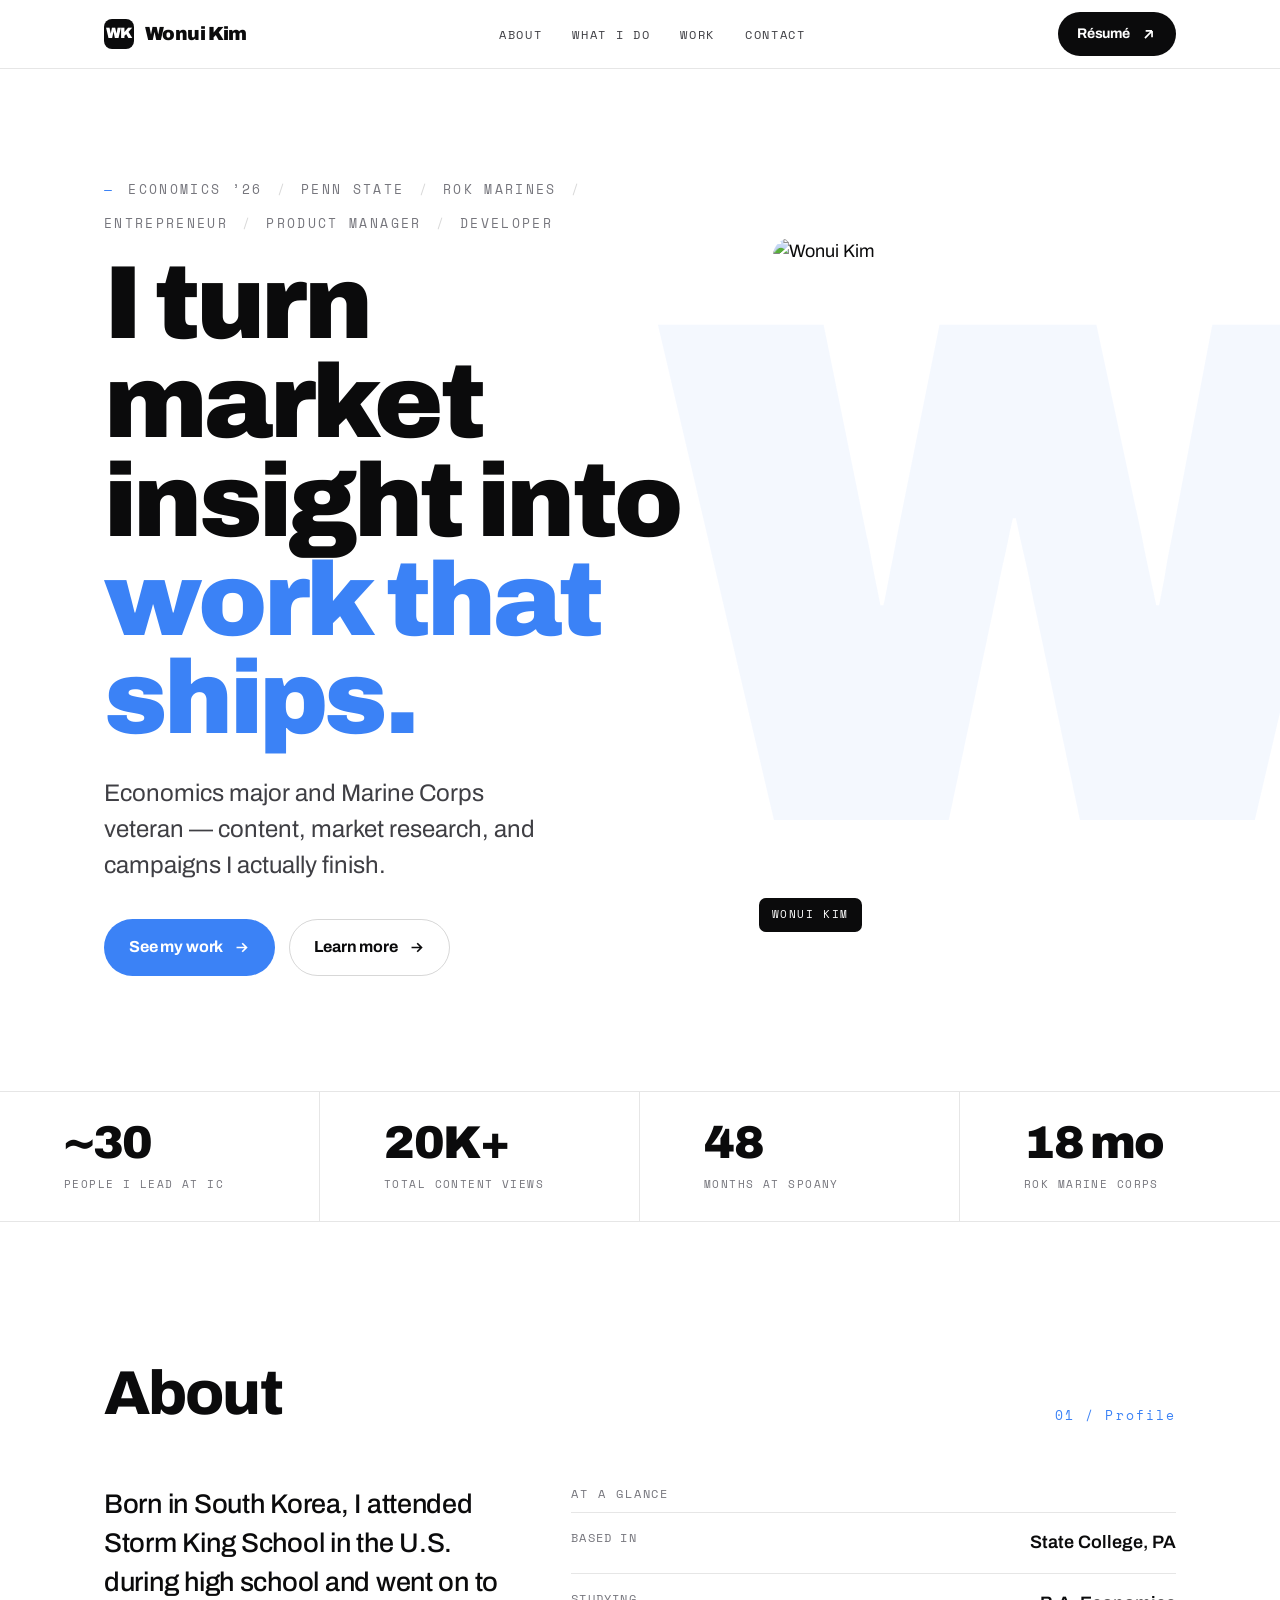
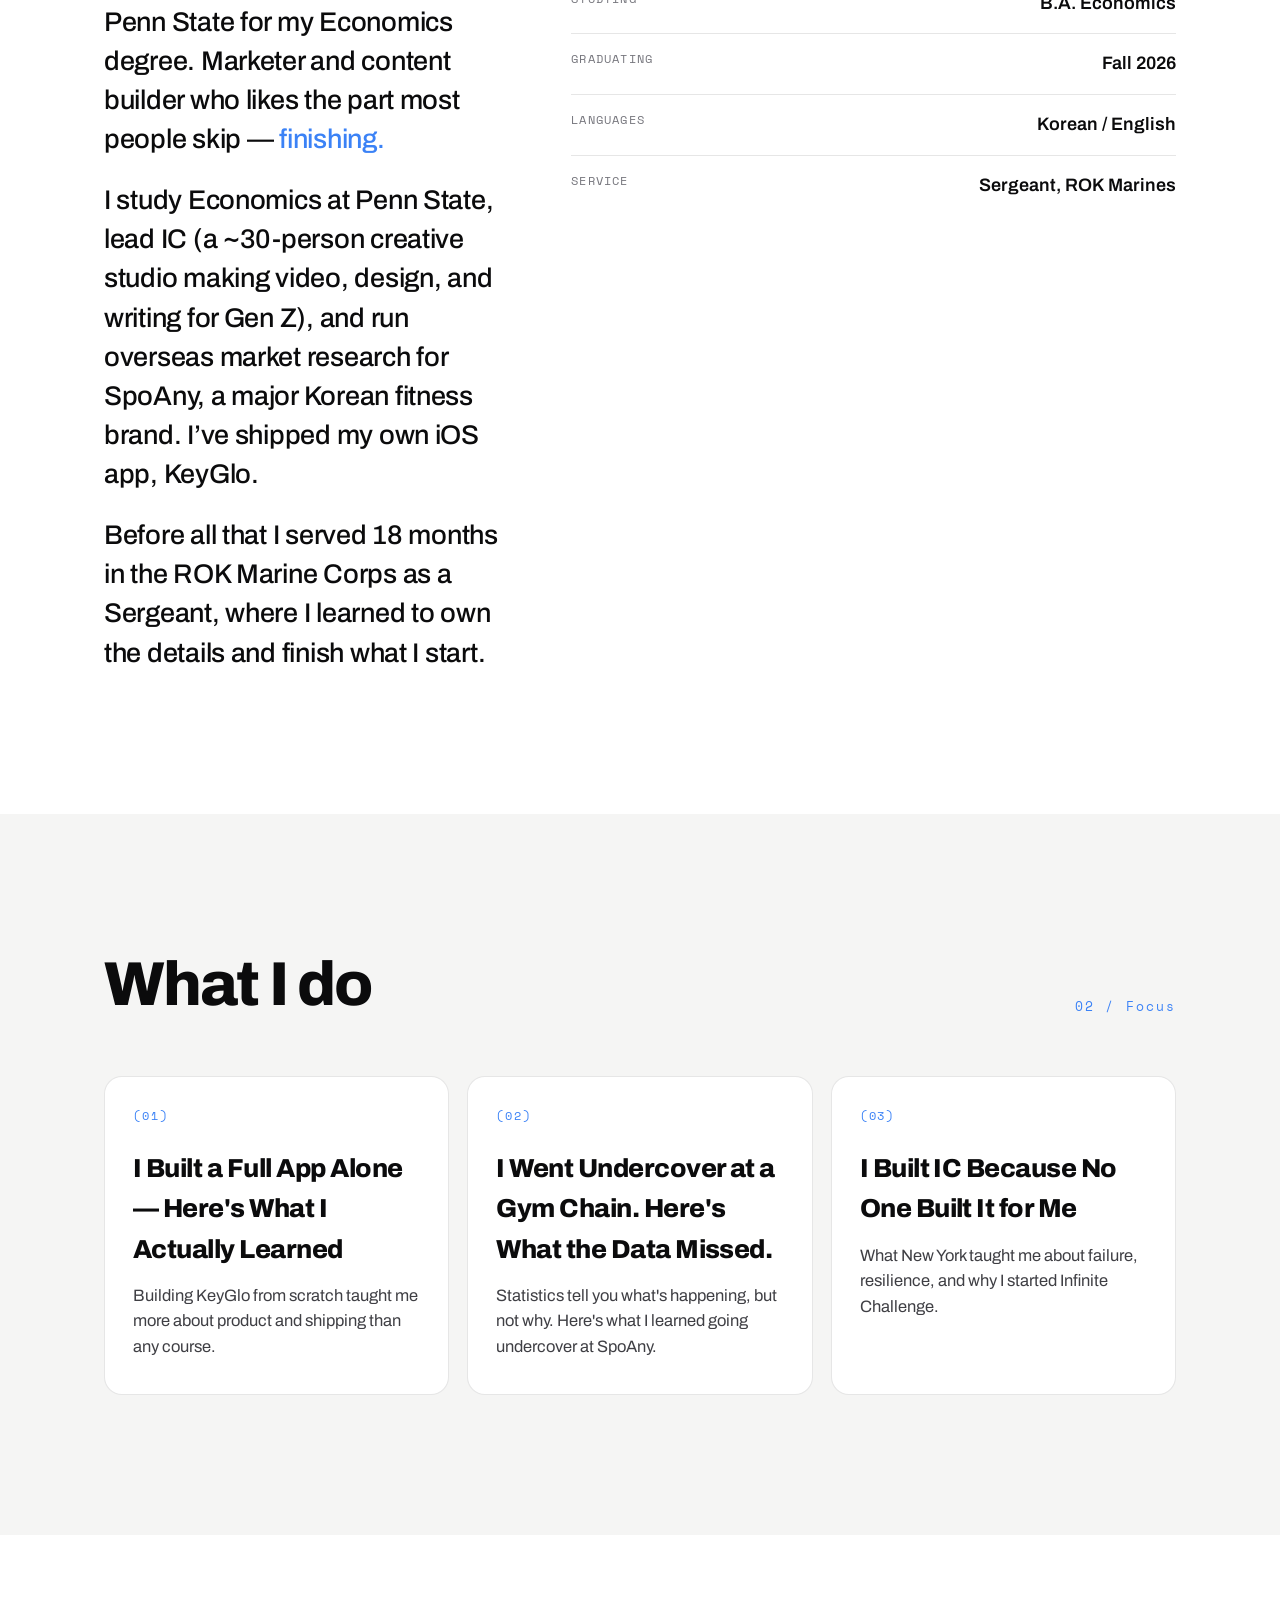
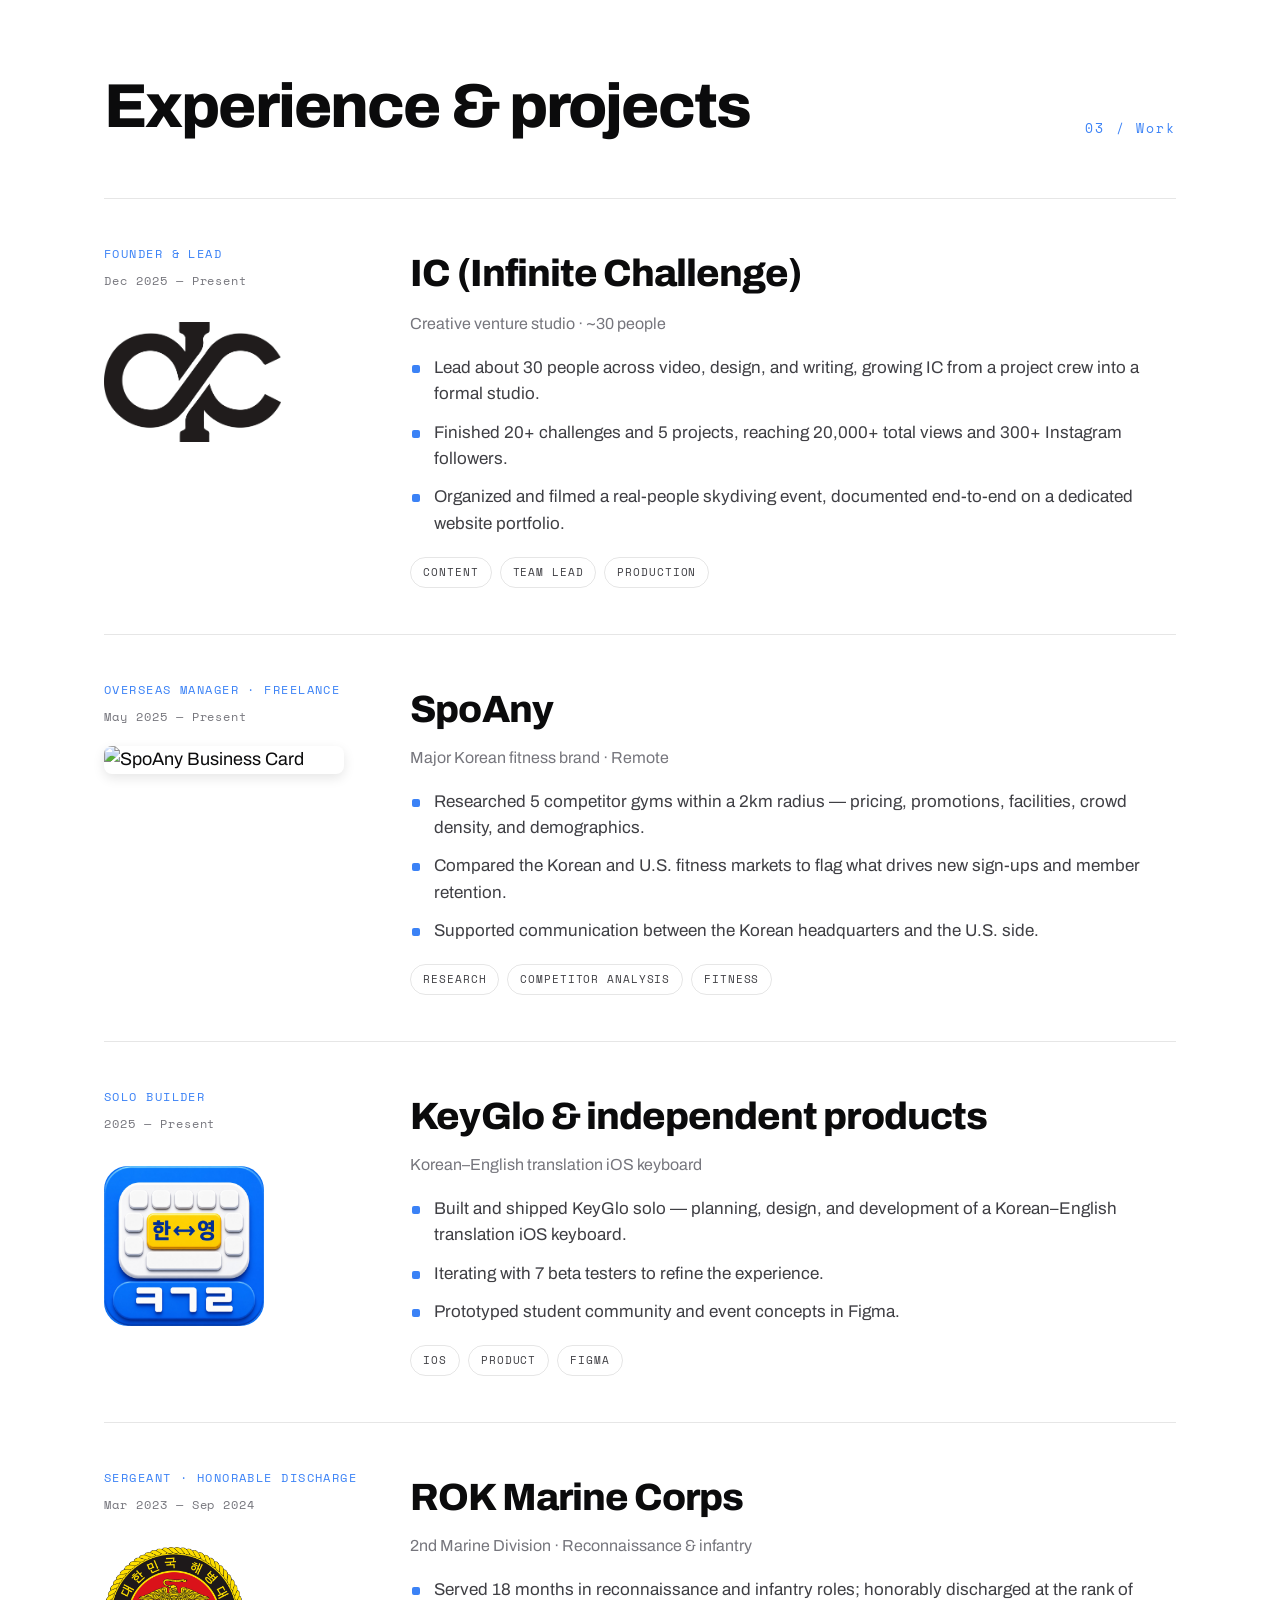
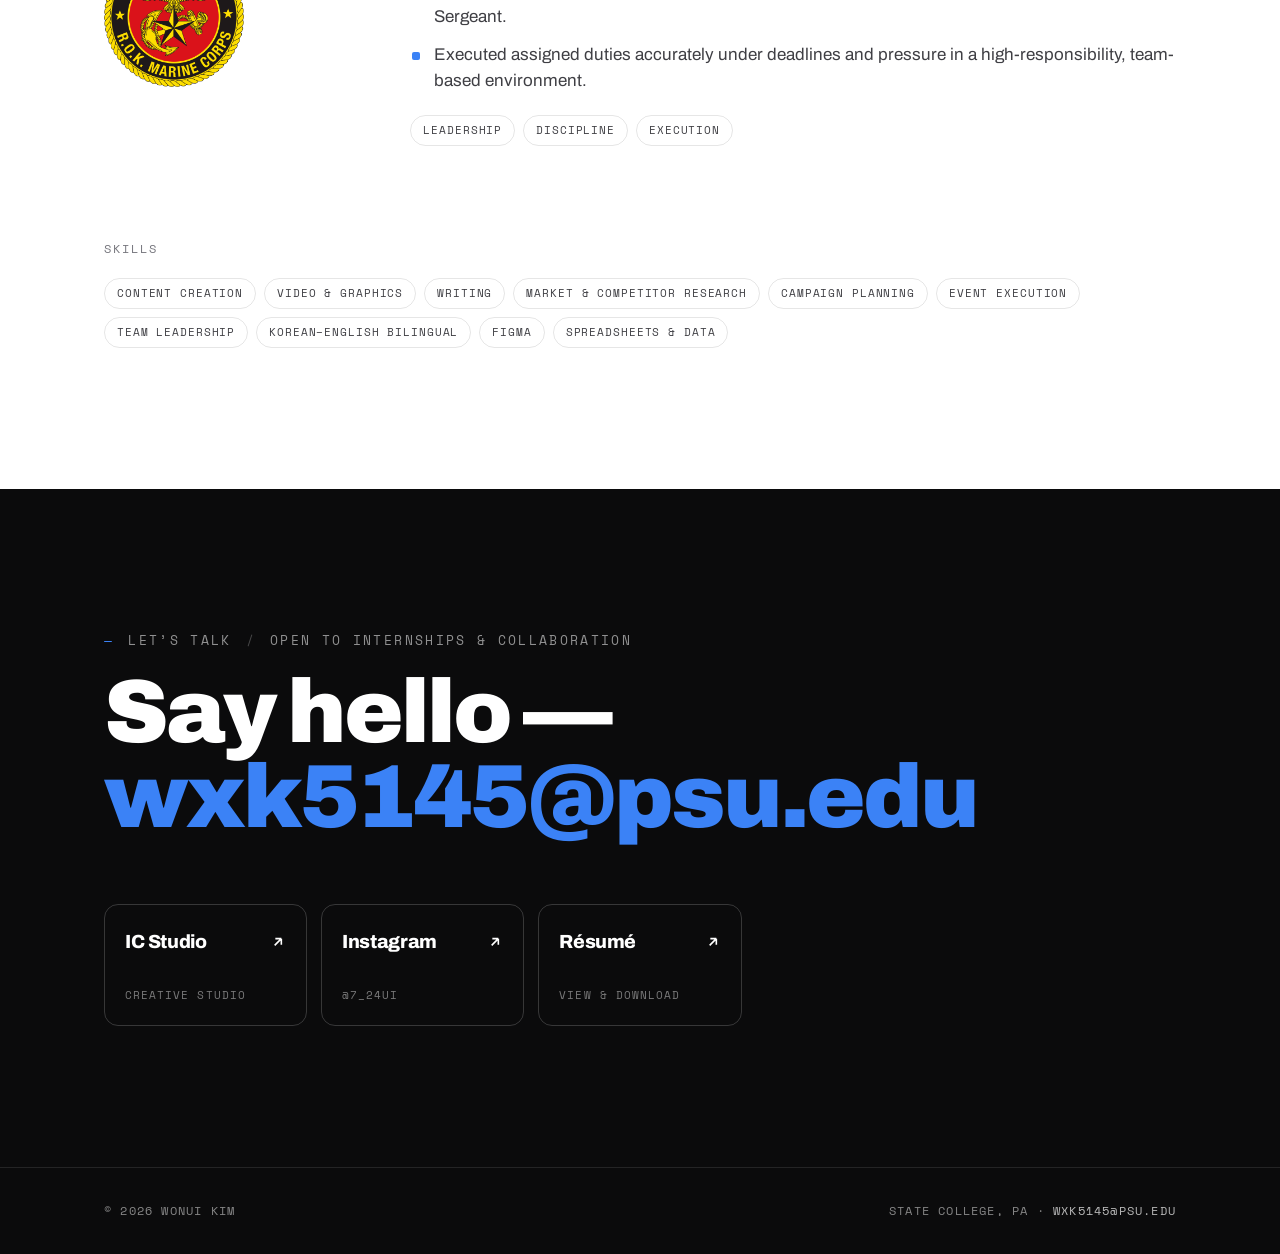
==== index.html @ 1531990b "Initial commit: Wonui Kim portfolio website" ====
<!DOCTYPE html>
<html lang="en">
<head>
<meta charset="UTF-8" />
<meta name="viewport" content="width=device-width, initial-scale=1.0" />
<title>Wonui Kim — Marketer, Content Builder, Marine Corps Veteran</title>
<meta name="description" content="Wonui Kim — Economics major at Penn State and ROK Marine Corps veteran. I turn market insight into content, research, and campaigns that ship." />
<link rel="preconnect" href="https://fonts.googleapis.com" />
<link rel="preconnect" href="https://fonts.gstatic.com" crossorigin />
<link href="https://fonts.googleapis.com/css2?family=Archivo:wght@400;500;600;700;800;900&family=Space+Mono:wght@400;700&display=swap" rel="stylesheet" />
<link rel="stylesheet" href="styles.css" />

<template id="__bundler_thumbnail" data-bg-color="#ffffff">
  <svg viewBox="0 0 1200 800" xmlns="http://www.w3.org/2000/svg">
    <rect width="1200" height="800" fill="#ffffff"/>
    <circle cx="600" cy="200" r="80" fill="#3b82f6" opacity="0.1"/>
    <text x="600" y="420" font-family="Archivo, sans-serif" font-size="72" font-weight="900" text-anchor="middle" fill="#0b0b0c">WK</text>
    <text x="600" y="500" font-family="Archivo, sans-serif" font-size="28" text-anchor="middle" fill="#76767d">Wonui Kim</text>
    <text x="600" y="560" font-family="Archivo, sans-serif" font-size="20" text-anchor="middle" fill="#999999">I turn market insight into work that ships.</text>
  </svg>
</template>
</head>
<body>

<!-- ===================== NAV ===================== -->
<header class="nav">
  <div class="container nav-inner">
    <a class="brand" href="#top">
      <span class="mark">WK</span>
      Wonui Kim
    </a>
    <nav>
      <ul class="nav-links" id="navLinks">
        <li><a href="#about">About</a></li>
        <li><a href="#what">What I Do</a></li>
        <li><a href="#work">Work</a></li>
        <li><a href="#contact">Contact</a></li>
      </ul>
    </nav>
    <div class="nav-cta">
      <!-- PLACEHOLDER: paste your résumé PDF link in href -->
      <a class="btn btn-dark" href="#resumeModal" id="resumeBtn">Résumé
        <svg viewBox="0 0 24 24" fill="none" stroke="currentColor" stroke-width="2.4"><path d="M7 17 17 7M17 7H8M17 7v9"/></svg>
      </a>
      <button class="nav-toggle" id="navToggle" aria-label="Menu"><span></span></button>
    </div>
  </div>
</header>

<!-- ===================== HERO ===================== -->
<section class="hero" id="top">
  <span class="hero-watermark" aria-hidden="true">W</span>
  <div class="container hero-inner">
    <div class="hero-text">
      <p class="eyebrow">
        <span class="dash">—</span> Economics &rsquo;26 <span class="sep">/</span> Penn State <span class="sep">/</span> ROK Marines <span class="sep">/</span> Entrepreneur <span class="sep">/</span> Product Manager <span class="sep">/</span> Developer
      </p>
      <h1 class="display hero-display">I turn market insight into <span class="blue">work that ships.</span></h1>
      <p class="lede hero-sub">Economics major and Marine Corps veteran — content, market research, and campaigns I actually finish.</p>
      <div class="hero-actions">
        <a class="btn btn-primary" href="#work">See my work
          <svg viewBox="0 0 24 24" fill="none" stroke="currentColor" stroke-width="2.4"><path d="M5 12h14M13 6l6 6-6 6"/></svg>
        </a>
        <a class="btn btn-ghost" href="#about">Learn more
          <svg viewBox="0 0 24 24" fill="none" stroke="currentColor" stroke-width="2.4"><path d="M5 12h14M13 6l6 6-6 6"/></svg>
        </a>
      </div>
    </div>
    <div class="hero-photo">
      <img src="wonui-headshot.jpeg" alt="Wonui Kim" style="width: 100%; height: 680px; border-radius: 18px; object-fit: cover;" />
      <span class="photo-tag">Wonui Kim</span>
    </div>
  </div>
</section>

<!-- ===================== STATS ===================== -->
<div class="stats">
  <div class="stat"><div class="num">~30</div><div class="lbl">People I lead at IC</div></div>
  <div class="stat"><div class="num">20K+</div><div class="lbl">Total content views</div></div>
  <div class="stat"><div class="num">48</div><div class="lbl">Months at SpoAny</div></div>
  <div class="stat"><div class="num">18 mo</div><div class="lbl">ROK Marine Corps</div></div>
</div>

<!-- ===================== ABOUT ===================== -->
<section class="section-pad" id="about">
  <div class="container">
    <div class="sec-head">
      <h2 class="h-sec">About</h2>
      <span class="idx">01 / Profile</span>
    </div>
    <div class="about-grid">
      <div class="about-body">
        <p>Born in South Korea, I attended Storm King School in the U.S. during high school and went on to Penn State for my Economics degree. Marketer and content builder who likes the part most people skip — <span class="key">finishing.</span></p>
        <p>I study Economics at Penn State, lead IC (a ~30-person creative studio making video, design, and writing for Gen Z), and run overseas market research for SpoAny, a major Korean fitness brand. I&rsquo;ve shipped my own iOS app, KeyGlo.</p>
        <p>Before all that I served 18 months in the ROK Marine Corps as a Sergeant, where I learned to own the details and finish what I start.</p>
      </div>
      <aside class="about-side">
        <span class="mono-label">At a glance</span>
        <dl>
          <div class="row"><dt>Based in</dt><dd>State College, PA</dd></div>
          <div class="row"><dt>Studying</dt><dd>B.A. Economics</dd></div>
          <div class="row"><dt>Graduating</dt><dd>Fall 2026</dd></div>
          <div class="row"><dt>Languages</dt><dd>Korean / English</dd></div>
          <div class="row"><dt>Service</dt><dd>Sergeant, ROK Marines</dd></div>
        </dl>
      </aside>
    </div>
  </div>
</section>

<!-- ===================== WHAT I DO ===================== -->
<section class="section-pad" id="what" style="background:var(--bg-soft);">
  <div class="container">
    <div class="sec-head">
      <h2 class="h-sec">What I do</h2>
      <span class="idx">02 / Focus</span>
    </div>
    <div class="cards">
      <a href="writing/post1.html" class="card">
        <span class="num">(01)</span>
        <h3>I Built a Full App Alone — Here's What I Actually Learned</h3>
        <p>Building KeyGlo from scratch taught me more about product and shipping than any course.</p>
      </a>
      <a href="writing/post2.html" class="card">
        <span class="num">(02)</span>
        <h3>I Went Undercover at a Gym Chain. Here's What the Data Missed.</h3>
        <p>Statistics tell you what's happening, but not why. Here's what I learned going undercover at SpoAny.</p>
      </a>
      <a href="writing/post4.html" class="card">
        <span class="num">(03)</span>
        <h3>I Built IC Because No One Built It for Me</h3>
        <p>What New York taught me about failure, resilience, and why I started Infinite Challenge.</p>
      </a>
    </div>
  </div>
</section>

<!-- ===================== EXPERIENCE ===================== -->
<section class="section-pad" id="work">
  <div class="container">
    <div class="sec-head">
      <h2 class="h-sec">Experience &amp; projects</h2>
      <span class="idx">03 / Work</span>
    </div>

    <div class="exp-item">
      <div class="exp-meta">
        <div class="role">Founder &amp; Lead</div>
        <div class="date">Dec 2025 — Present</div>
        <img src="ic-logo.png" alt="IC Logo" style="height: 120px; width: auto; margin-top: 32px; opacity: 0.9;" />
      </div>
      <div class="exp-body">
        <div style="display: flex; align-items: center; gap: 16px; margin-bottom: 8px;">
          <h3 style="margin: 0;">IC (Infinite Challenge)</h3>
        </div>
        <p class="org-sub">Creative venture studio · ~30 people</p>
        <ul>
          <li>Lead about 30 people across video, design, and writing, growing IC from a project crew into a formal studio.</li>
          <li>Finished 20+ challenges and 5 projects, reaching 20,000+ total views and 300+ Instagram followers.</li>
          <li>Organized and filmed a real-people skydiving event, documented end-to-end on a dedicated website portfolio.</li>
        </ul>
        <div class="exp-tags"><span class="tag">Content</span><span class="tag">Team Lead</span><span class="tag">Production</span></div>
      </div>
    </div>

    <div class="exp-item">
      <div class="exp-meta">
        <div class="role">Overseas Manager · Freelance</div>
        <div class="date">May 2025 — Present</div>
        <img src="wonui-business-card.jpeg" alt="SpoAny Business Card" style="width: 100%; max-width: 240px; margin-top: 20px; border-radius: 8px; box-shadow: 0 4px 12px rgba(0,0,0,0.1);" />
      </div>
      <div class="exp-body">
        <h3>SpoAny</h3>
        <p class="org-sub">Major Korean fitness brand · Remote</p>
        <ul>
          <li>Researched 5 competitor gyms within a 2km radius — pricing, promotions, facilities, crowd density, and demographics.</li>
          <li>Compared the Korean and U.S. fitness markets to flag what drives new sign-ups and member retention.</li>
          <li>Supported communication between the Korean headquarters and the U.S. side.</li>
        </ul>
        <div class="exp-tags"><span class="tag">Research</span><span class="tag">Competitor Analysis</span><span class="tag">Fitness</span></div>
      </div>
    </div>

    <div class="exp-item">
      <div class="exp-meta">
        <div class="role">Solo Builder</div>
        <div class="date">2025 — Present</div>
        <img src="keyglo-icon.png" alt="KeyGlo Logo" style="height: 160px; width: auto; margin-top: 32px; border-radius: 24px;" />
      </div>
      <div class="exp-body">
        <h3>KeyGlo &amp; independent products</h3>
        <p class="org-sub">Korean–English translation iOS keyboard</p>
        <ul>
          <li>Built and shipped KeyGlo solo — planning, design, and development of a Korean–English translation iOS keyboard.</li>
          <li>Iterating with 7 beta testers to refine the experience.</li>
          <li>Prototyped student community and event concepts in Figma.</li>
        </ul>
        <div class="exp-tags"><span class="tag">iOS</span><span class="tag">Product</span><span class="tag">Figma</span></div>
      </div>
    </div>

    <div class="exp-item">
      <div class="exp-meta">
        <div class="role">Sergeant · Honorable Discharge</div>
        <div class="date">Mar 2023 — Sep 2024</div>
        <img src="rok-marine-corps-seal.png" alt="ROK Marine Corps Seal" style="height: 140px; width: auto; margin-top: 32px;" />
      </div>
      <div class="exp-body">
        <h3>ROK Marine Corps</h3>
        <p class="org-sub">2nd Marine Division · Reconnaissance &amp; infantry</p>
        <ul>
          <li>Served 18 months in reconnaissance and infantry roles; honorably discharged at the rank of Sergeant.</li>
          <li>Executed assigned duties accurately under deadlines and pressure in a high-responsibility, team-based environment.</li>
        </ul>
        <div class="exp-tags"><span class="tag">Leadership</span><span class="tag">Discipline</span><span class="tag">Execution</span></div>
      </div>
    </div>

    <!-- Skills strip -->
    <div style="margin-top:48px;">
      <span class="mono-label" style="display:block;margin-bottom:16px;">Skills</span>
      <div class="exp-tags">
        <span class="tag">Content creation</span>
        <span class="tag">Video &amp; graphics</span>
        <span class="tag">Writing</span>
        <span class="tag">Market &amp; competitor research</span>
        <span class="tag">Campaign planning</span>
        <span class="tag">Event execution</span>
        <span class="tag">Team leadership</span>
        <span class="tag">Korean–English bilingual</span>
        <span class="tag">Figma</span>
        <span class="tag">Spreadsheets &amp; data</span>
      </div>
    </div>
  </div>
</section>

<!-- ===================== CONTACT ===================== -->
<section class="contact section-pad" id="contact">
  <div class="container">
    <p class="eyebrow"><span class="dash" style="color:var(--blue)">—</span> Let&rsquo;s talk <span class="sep">/</span> Open to internships &amp; collaboration</p>
    <h2 class="display contact-display">Say hello —<br /><a href="mailto:wxk5145@psu.edu">wxk5145@psu.edu</a></h2>

    <!-- PLACEHOLDERS: paste each real URL into the href. Labels stay as-is. -->
    <div class="links-grid">
      <a class="link-btn" href="https://ic-website-ecru.vercel.app/#join" target="_blank" rel="noopener">
        <span class="lb-name">IC Studio
          <svg viewBox="0 0 24 24" width="16" height="16" fill="none" stroke="currentColor" stroke-width="2.4"><path d="M7 17 17 7M17 7H8M17 7v9"/></svg>
        </span>
        <span class="lb-hint">Creative studio</span>
      </a>
      <a class="link-btn" href="https://www.instagram.com/7_24ui/" target="_blank" rel="noopener">
        <span class="lb-name">Instagram
          <svg viewBox="0 0 24 24" width="16" height="16" fill="none" stroke="currentColor" stroke-width="2.4"><path d="M7 17 17 7M17 7H8M17 7v9"/></svg>
        </span>
        <span class="lb-hint">@7_24ui</span>
      </a>
      <a class="link-btn" href="#resumeModal" id="resumeContactBtn">
        <span class="lb-name">Résumé
          <svg viewBox="0 0 24 24" width="16" height="16" fill="none" stroke="currentColor" stroke-width="2.4"><path d="M7 17 17 7M17 7H8M17 7v9"/></svg>
        </span>
        <span class="lb-hint">View & Download</span>
      </a>
    </div>
  </div>
</section>

<!-- ===================== FOOTER ===================== -->
<footer class="footer">
  <div class="container footer-inner">
    <span>© 2026 Wonui Kim</span>
    <span>State College, PA · <a href="mailto:wxk5145@psu.edu">wxk5145@psu.edu</a></span>
  </div>
</footer>

<!-- ===================== RESUME MODAL ===================== -->
<div class="resume-modal" id="resumeModal">
  <div class="modal-overlay" id="modalOverlay"></div>
  <div class="modal-content">
    <div class="modal-header">
      <h3>Résumé</h3>
      <div style="display: flex; gap: 12px; align-items: center;">
        <a href="Wonui_Kim_Resume.pdf" download="Wonui_Kim_Resume.pdf" class="btn btn-primary" style="margin: 0; padding: 10px 16px; font-size: 14px;">
          Download
          <svg viewBox="0 0 24 24" width="14" height="14" fill="none" stroke="currentColor" stroke-width="2.4"><path d="M21 15v4a2 2 0 0 1-2 2H5a2 2 0 0 1-2-2v-4M7 10l5 5 5-5M12 15V3"/></svg>
        </a>
        <button class="modal-close" id="modalClose" aria-label="Close">
          <svg viewBox="0 0 24 24" fill="none" stroke="currentColor" stroke-width="2.4"><path d="M18 6L6 18M6 6l12 12"/></svg>
        </button>
      </div>
    </div>
    <div class="modal-body">
      <iframe src="Wonui_Kim_Resume.pdf" title="Wonui Kim Resume"></iframe>
    </div>
  </div>
</div>

<script src="image-slot.js"></script>
<script>
  // mobile nav toggle
  const toggle = document.getElementById('navToggle');
  const links = document.getElementById('navLinks');
  toggle.addEventListener('click', () => links.classList.toggle('open'));
  links.querySelectorAll('a').forEach(a => a.addEventListener('click', () => links.classList.remove('open')));

  // resume modal - both nav and contact buttons
  const resumeBtn = document.getElementById('resumeBtn');
  const resumeContactBtn = document.getElementById('resumeContactBtn');
  const resumeModal = document.getElementById('resumeModal');
  const modalClose = document.getElementById('modalClose');
  const modalOverlay = document.getElementById('modalOverlay');

  const openModal = (e) => {
    e.preventDefault();
    resumeModal.classList.add('open');
    document.body.style.overflow = 'hidden';
  };

  resumeBtn.addEventListener('click', openModal);
  if (resumeContactBtn) resumeContactBtn.addEventListener('click', openModal);

  const closeModal = () => {
    resumeModal.classList.remove('open');
    document.body.style.overflow = '';
  };

  modalClose.addEventListener('click', closeModal);
  modalOverlay.addEventListener('click', closeModal);

  // ESC key to close
  document.addEventListener('keydown', (e) => {
    if (e.key === 'Escape' && resumeModal.classList.contains('open')) {
      closeModal();
    }
  });
</script>
</body>
</html>
---- styles.css ----
/* ===========================================================
   Wonui Kim — personal profile site
   Light-theme grotesque/editorial system (inverted IC)
   =========================================================== */

:root {
  --bg:        #ffffff;
  --bg-soft:   #f5f5f4;
  --bg-ink:    #0b0b0c;
  --ink:       #0b0b0c;
  --ink-2:     #3f3f44;
  --muted:     #76767d;
  --line:      rgba(11, 11, 12, 0.10);
  --line-2:    rgba(11, 11, 12, 0.16);
  --blue:      #3b82f6;
  --blue-700:  #2563eb;
  --blue-50:   #eef4ff;

  --maxw: 1200px;
  --pad: clamp(20px, 5vw, 64px);

  --font-display: 'Archivo', system-ui, sans-serif;
  --font-mono: 'Space Mono', ui-monospace, monospace;
  --font-body: 'Archivo', system-ui, sans-serif;
}

* { box-sizing: border-box; }

html { scroll-behavior: smooth; }
@media (prefers-reduced-motion: reduce) { html { scroll-behavior: auto; } }

body {
  margin: 0;
  background: var(--bg);
  color: var(--ink);
  font-family: var(--font-body);
  font-size: 18px;
  line-height: 1.55;
  -webkit-font-smoothing: antialiased;
  text-rendering: optimizeLegibility;
}

a { color: inherit; }

img { max-width: 100%; display: block; }

::selection { background: var(--blue); color: #fff; }

/* ---------- layout helpers ---------- */
.container {
  width: 100%;
  max-width: var(--maxw);
  margin-inline: auto;
  padding-inline: var(--pad);
}

section { position: relative; }

.section-pad { padding-block: clamp(72px, 11vw, 150px); }

.hr { height: 1px; background: var(--line); border: 0; margin: 0; }

/* ---------- type ---------- */
.eyebrow {
  font-family: var(--font-mono);
  font-size: 13px;
  letter-spacing: 0.18em;
  text-transform: uppercase;
  color: var(--muted);
  display: flex;
  align-items: center;
  gap: 14px;
  flex-wrap: wrap;
  margin: 0;
}
.eyebrow .dash { color: var(--blue); }
.eyebrow .sep { color: var(--line-2); }

.display {
  font-family: var(--font-display);
  font-weight: 900;
  letter-spacing: -0.035em;
  line-height: 0.95;
  margin: 0;
}

h2.h-sec {
  font-family: var(--font-display);
  font-weight: 800;
  letter-spacing: -0.03em;
  line-height: 1.0;
  font-size: clamp(34px, 5.4vw, 62px);
  margin: 0;
}

h3 {
  font-family: var(--font-display);
  font-weight: 800;
  letter-spacing: -0.02em;
  margin: 0;
}

.lede {
  font-size: clamp(19px, 2.1vw, 24px);
  line-height: 1.5;
  color: var(--ink-2);
  font-weight: 400;
}

.blue { color: var(--blue); }
.muted { color: var(--muted); }

.mono-label {
  font-family: var(--font-mono);
  font-size: 12px;
  letter-spacing: 0.16em;
  text-transform: uppercase;
  color: var(--muted);
}

/* ---------- buttons ---------- */
.btn {
  display: inline-flex;
  align-items: center;
  gap: 10px;
  font-family: var(--font-display);
  font-weight: 700;
  font-size: 16px;
  letter-spacing: -0.01em;
  padding: 15px 24px;
  border-radius: 999px;
  border: 1.5px solid transparent;
  cursor: pointer;
  text-decoration: none;
  transition: transform .18s ease, background .18s ease, color .18s ease, border-color .18s ease;
  white-space: nowrap;
}
.btn svg { width: 17px; height: 17px; }
.btn-primary { background: var(--blue); color: #fff; }
.btn-primary:hover { background: var(--blue-700); transform: translateY(-2px); }
.btn-ghost { background: transparent; color: var(--ink); border-color: var(--line-2); }
.btn-ghost:hover { border-color: var(--ink); transform: translateY(-2px); }
.btn-dark { background: var(--ink); color: #fff; }
.btn-dark:hover { background: #000; transform: translateY(-2px); }

/* ---------- nav ---------- */
.nav {
  position: sticky;
  top: 0;
  z-index: 50;
  background: rgba(255,255,255,0.82);
  backdrop-filter: saturate(180%) blur(14px);
  -webkit-backdrop-filter: saturate(180%) blur(14px);
  border-bottom: 1px solid var(--line);
}
.nav-inner {
  height: 68px;
  display: flex;
  align-items: center;
  justify-content: space-between;
  gap: 24px;
}
.brand {
  display: flex;
  align-items: center;
  gap: 11px;
  text-decoration: none;
  font-family: var(--font-display);
  font-weight: 900;
  letter-spacing: -0.03em;
  font-size: 19px;
  color: var(--ink);
}
.brand .mark {
  width: 30px; height: 30px;
  background: var(--ink);
  color: #fff;
  border-radius: 8px;
  display: grid; place-items: center;
  font-size: 15px; font-weight: 900;
  letter-spacing: -0.04em;
}
.nav-links {
  display: flex;
  align-items: center;
  gap: 30px;
  list-style: none;
  margin: 0; padding: 0;
}
.nav-links a {
  font-family: var(--font-mono);
  font-size: 12px;
  letter-spacing: 0.14em;
  text-transform: uppercase;
  text-decoration: none;
  color: var(--ink-2);
  transition: color .15s ease;
}
.nav-links a:hover { color: var(--blue); }
.nav-cta { display: flex; align-items: center; gap: 12px; }
.nav-cta .btn { padding: 10px 18px; font-size: 14px; }

.nav-toggle {
  display: none;
  background: none; border: 0; cursor: pointer;
  width: 40px; height: 40px;
  align-items: center; justify-content: center;
}
.nav-toggle span,
.nav-toggle span::before,
.nav-toggle span::after {
  content: ''; display: block;
  width: 22px; height: 2px; background: var(--ink);
  transition: .2s ease;
}
.nav-toggle span::before { transform: translateY(-7px); }
.nav-toggle span::after { transform: translateY(5px); }

@media (max-width: 860px) {
  .nav-links, .nav-cta .btn { display: none; }
  .nav-toggle { display: flex; }
  .nav-links.open {
    display: flex;
    position: absolute;
    top: 68px; left: 0; right: 0;
    flex-direction: column;
    align-items: flex-start;
    gap: 4px;
    background: #fff;
    border-bottom: 1px solid var(--line);
    padding: 14px var(--pad) 22px;
  }
  .nav-links.open a { font-size: 14px; padding: 10px 0; width: 100%; }
}

/* ---------- hero ---------- */
.hero { position: relative; overflow: hidden; }
.hero-watermark {
  position: absolute;
  font-family: var(--font-display);
  font-weight: 900;
  color: var(--blue);
  opacity: 0.05;
  font-size: 80vh;
  line-height: 1;
  letter-spacing: -0.06em;
  right: -4vw;
  top: 50%;
  transform: translateY(-50%);
  pointer-events: none;
  user-select: none;
  z-index: 0;
}
.hero-inner {
  position: relative;
  z-index: 1;
  padding-block: clamp(54px, 9vw, 110px) clamp(64px, 9vw, 120px);
  display: grid;
  grid-template-columns: 1.35fr 0.9fr;
  gap: clamp(32px, 5vw, 72px);
  align-items: center;
}
.hero-display {
  font-size: clamp(44px, 8.2vw, 104px);
  margin-top: 22px;
}
.hero-sub {
  margin-top: 26px;
  max-width: 33ch;
}
.hero-actions {
  margin-top: 36px;
  display: flex;
  gap: 14px;
  flex-wrap: wrap;
}
.hero-photo {
  position: relative;
  justify-self: end;
  width: 100%;
  max-width: 520px;
}
.hero-photo image-slot {
  width: 100%;
  aspect-ratio: 4 / 5;
  border: 1px solid var(--line-2);
}
.hero-photo .photo-tag {
  position: absolute;
  bottom: -14px; left: -14px;
  background: var(--ink);
  color: #fff;
  font-family: var(--font-mono);
  font-size: 11px;
  letter-spacing: 0.14em;
  text-transform: uppercase;
  padding: 8px 13px;
  border-radius: 7px;
}

@media (max-width: 880px) {
  .hero-inner { grid-template-columns: 1fr; gap: 40px; }
  .hero-photo { justify-self: start; max-width: 300px; order: -1; }
  .hero-watermark { font-size: 52vh; opacity: 0.045; }
}

/* ---------- stat strip ---------- */
.stats {
  display: grid;
  grid-template-columns: repeat(4, 1fr);
  border-top: 1px solid var(--line);
  border-bottom: 1px solid var(--line);
}
.stat {
  padding: 28px var(--pad);
  border-right: 1px solid var(--line);
}
.stat:last-child { border-right: 0; }
.stat .num {
  font-family: var(--font-display);
  font-weight: 900;
  letter-spacing: -0.03em;
  font-size: clamp(30px, 4vw, 46px);
  line-height: 1;
}
.stat .lbl {
  font-family: var(--font-mono);
  font-size: 11px;
  letter-spacing: 0.13em;
  text-transform: uppercase;
  color: var(--muted);
  margin-top: 10px;
}
@media (max-width: 720px) {
  .stats { grid-template-columns: repeat(2, 1fr); }
  .stat:nth-child(2) { border-right: 0; }
  .stat:nth-child(1), .stat:nth-child(2) { border-bottom: 1px solid var(--line); }
}

/* ---------- generic section header ---------- */
.sec-head {
  display: flex;
  align-items: flex-end;
  justify-content: space-between;
  gap: 24px;
  flex-wrap: wrap;
  margin-bottom: clamp(36px, 5vw, 60px);
}
.sec-head .idx {
  font-family: var(--font-mono);
  font-size: 13px;
  letter-spacing: 0.16em;
  color: var(--blue);
}

/* ---------- about ---------- */
.about-grid {
  display: grid;
  grid-template-columns: 0.8fr 1.2fr;
  gap: clamp(28px, 5vw, 64px);
}
.about-body p {
  font-size: clamp(20px, 2.3vw, 27px);
  line-height: 1.45;
  font-weight: 500;
  letter-spacing: -0.01em;
  margin: 0 0 22px;
}
.about-body p:last-child { margin-bottom: 0; }
.about-body .key { color: var(--blue); }
.about-side .mono-label { display: block; margin-bottom: 8px; }
.about-side dl { margin: 0; }
.about-side .row {
  padding: 16px 0;
  border-top: 1px solid var(--line);
  display: flex;
  justify-content: space-between;
  gap: 16px;
}
.about-side .row dt {
  font-family: var(--font-mono);
  font-size: 12px;
  letter-spacing: 0.1em;
  text-transform: uppercase;
  color: var(--muted);
}
.about-side .row dd {
  margin: 0;
  font-weight: 600;
  text-align: right;
}
@media (max-width: 760px) { .about-grid { grid-template-columns: 1fr; } }

/* ---------- what I do ---------- */
.cards {
  display: grid;
  grid-template-columns: repeat(3, 1fr);
  gap: 18px;
}
.card {
  border: 1px solid var(--line);
  border-radius: 18px;
  padding: 30px 28px 34px;
  background: var(--bg);
  transition: border-color .2s ease, transform .2s ease;
  text-decoration: none;
  color: inherit;
  display: flex;
  flex-direction: column;
}
.card:hover { border-color: var(--line-2); transform: translateY(-4px); }
.card .num {
  font-family: var(--font-mono);
  font-size: 12px;
  letter-spacing: 0.16em;
  color: var(--blue);
}
.card h3 { font-size: 26px; margin: 22px 0 14px; }
.card p { margin: 0; color: var(--ink-2); font-size: 16.5px; }
@media (max-width: 820px) { .cards { grid-template-columns: 1fr; } }

/* ---------- experience ---------- */
.exp-item {
  display: grid;
  grid-template-columns: 0.5fr 1.5fr;
  gap: clamp(20px, 4vw, 56px);
  padding: clamp(30px, 4vw, 46px) 0;
  border-top: 1px solid var(--line);
}
.exp-item:last-child { border-bottom: 1px solid var(--line); }
.exp-meta .role {
  font-family: var(--font-mono);
  font-size: 12px;
  letter-spacing: 0.12em;
  text-transform: uppercase;
  color: var(--blue);
}
.exp-meta .date {
  font-family: var(--font-mono);
  font-size: 12px;
  letter-spacing: 0.08em;
  color: var(--muted);
  margin-top: 8px;
}
.exp-body h3 {
  font-size: clamp(26px, 3.4vw, 38px);
  letter-spacing: -0.025em;
}
.exp-body .org-sub { color: var(--muted); margin: 6px 0 18px; font-size: 16px; }
.exp-body ul {
  margin: 0; padding: 0; list-style: none;
  display: flex; flex-direction: column; gap: 12px;
}
.exp-body li {
  position: relative;
  padding-left: 24px;
  color: var(--ink-2);
  font-size: 17px;
}
.exp-body li::before {
  content: '';
  position: absolute;
  left: 2px; top: 10px;
  width: 8px; height: 8px;
  background: var(--blue);
  border-radius: 2px;
}
.exp-tags { display: flex; flex-wrap: wrap; gap: 8px; margin-top: 20px; }
.tag {
  font-family: var(--font-mono);
  font-size: 11px;
  letter-spacing: 0.08em;
  text-transform: uppercase;
  color: var(--ink-2);
  border: 1px solid var(--line);
  border-radius: 999px;
  padding: 6px 12px;
}
@media (max-width: 760px) {
  .exp-item { grid-template-columns: 1fr; gap: 16px; }
}

/* ---------- writing index ---------- */
.posts { display: grid; grid-template-columns: repeat(3, 1fr); gap: 20px; }
.post-card {
  display: flex;
  flex-direction: column;
  border: 1px solid var(--line);
  border-radius: 18px;
  overflow: hidden;
  text-decoration: none;
  color: inherit;
  background: var(--bg);
  transition: border-color .2s ease, transform .2s ease;
}
.post-card:hover { border-color: var(--line-2); transform: translateY(-4px); }
.post-card .thumb {
  aspect-ratio: 16 / 10;
  background: var(--bg-soft);
  border-bottom: 1px solid var(--line);
  position: relative;
  display: grid;
  place-items: center;
  overflow: hidden;
}
.post-card .thumb .big {
  font-family: var(--font-display);
  font-weight: 900;
  letter-spacing: -0.04em;
  color: var(--blue);
  font-size: 64px;
  line-height: 1;
}
.post-card .pc-body { padding: 24px 24px 28px; display: flex; flex-direction: column; gap: 12px; flex: 1; }
.post-card .pc-meta {
  font-family: var(--font-mono);
  font-size: 11px;
  letter-spacing: 0.12em;
  text-transform: uppercase;
  color: var(--muted);
}
.post-card h3 { font-size: 22px; letter-spacing: -0.02em; line-height: 1.12; }
.post-card p { margin: 0; color: var(--ink-2); font-size: 15.5px; flex: 1; }
.post-card .read {
  font-family: var(--font-mono);
  font-size: 12px;
  letter-spacing: 0.1em;
  text-transform: uppercase;
  color: var(--blue);
  display: inline-flex;
  align-items: center;
  gap: 7px;
}
@media (max-width: 860px) { .posts { grid-template-columns: 1fr; } }

/* ---------- contact ---------- */
.contact { background: var(--bg-ink); color: #fff; }
.contact ::selection { background: #fff; color: var(--bg-ink); }
.contact .eyebrow { color: rgba(255,255,255,0.55); }
.contact .eyebrow .sep { color: rgba(255,255,255,0.25); }
.contact-display {
  font-size: clamp(32px, 7vw, 92px);
  margin: 20px 0 0;
  overflow-wrap: anywhere;
}
.contact-display a { color: var(--blue); text-decoration: none; overflow-wrap: anywhere; }
.contact-display a:hover { text-decoration: underline; text-underline-offset: 8px; }
.links-grid {
  margin-top: clamp(40px, 6vw, 64px);
  display: grid;
  grid-template-columns: repeat(5, 1fr);
  gap: 14px;
}
.link-btn {
  border: 1px solid rgba(255,255,255,0.18);
  border-radius: 14px;
  padding: 22px 20px;
  text-decoration: none;
  color: #fff;
  display: flex;
  flex-direction: column;
  gap: 30px;
  transition: background .2s ease, border-color .2s ease, transform .2s ease;
}
.link-btn:hover { background: rgba(255,255,255,0.06); border-color: rgba(255,255,255,0.4); transform: translateY(-3px); }
.link-btn .lb-name {
  font-family: var(--font-display);
  font-weight: 800;
  font-size: 19px;
  letter-spacing: -0.02em;
  display: flex;
  align-items: center;
  justify-content: space-between;
}
.link-btn .lb-hint {
  font-family: var(--font-mono);
  font-size: 10.5px;
  letter-spacing: 0.1em;
  text-transform: uppercase;
  color: rgba(255,255,255,0.45);
}
@media (max-width: 900px) { .links-grid { grid-template-columns: repeat(2, 1fr); } }
@media (max-width: 460px) { .links-grid { grid-template-columns: 1fr; } }

/* ---------- footer ---------- */
.footer {
  background: var(--bg-ink);
  color: rgba(255,255,255,0.5);
  border-top: 1px solid rgba(255,255,255,0.1);
}
.footer-inner {
  padding-block: 34px;
  display: flex;
  justify-content: space-between;
  align-items: center;
  gap: 16px;
  flex-wrap: wrap;
  font-family: var(--font-mono);
  font-size: 12px;
  letter-spacing: 0.1em;
  text-transform: uppercase;
}
.footer-inner a { color: rgba(255,255,255,0.7); text-decoration: none; }
.footer-inner a:hover { color: #fff; }

/* ===========================================================
   RESUME MODAL
   =========================================================== */
.resume-modal {
  display: none;
  position: fixed;
  top: 0; left: 0; right: 0; bottom: 0;
  background: rgba(11, 11, 12, 0.5);
  backdrop-filter: blur(4px);
  -webkit-backdrop-filter: blur(4px);
  z-index: 100;
  opacity: 0;
  transition: opacity .2s ease;
}
.resume-modal.open {
  display: flex;
  opacity: 1;
}
.resume-modal.open .modal-content {
  animation: slideIn .3s cubic-bezier(0.34, 1.56, 0.64, 1);
}
@keyframes slideIn {
  from { transform: translateY(40px); opacity: 0; }
  to { transform: translateY(0); opacity: 1; }
}
.modal-overlay { position: absolute; inset: 0; cursor: pointer; }
.modal-content {
  position: relative;
  width: 90%;
  max-width: 900px;
  height: 85vh;
  background: #fff;
  border-radius: 20px;
  display: flex;
  flex-direction: column;
  margin: auto;
  box-shadow: 0 25px 50px rgba(0,0,0,0.2);
}
.modal-header {
  display: flex;
  justify-content: space-between;
  align-items: center;
  padding: 24px 32px;
  border-bottom: 1px solid var(--line);
}
.modal-header h3 {
  font-family: var(--font-display);
  font-weight: 800;
  font-size: 24px;
  margin: 0;
}
.modal-close {
  background: none;
  border: 0;
  cursor: pointer;
  padding: 8px;
  display: flex;
  align-items: center;
  justify-content: center;
  color: var(--muted);
  transition: color .15s ease;
}
.modal-close:hover { color: var(--ink); }
.modal-close svg { width: 24px; height: 24px; }
.modal-body {
  flex: 1;
  overflow-y: auto;
  padding: 24px 32px;
}
.modal-body iframe {
  width: 100%;
  height: 100%;
  border: 0;
  border-radius: 12px;
}
@media (max-width: 768px) {
  .modal-content { width: 95%; height: 90vh; }
  .modal-header { padding: 16px 20px; }
  .modal-body { padding: 16px 20px; }
}

/* ===========================================================
   ARTICLE PAGES
   =========================================================== */
.article { padding-block: clamp(40px, 6vw, 72px) clamp(60px, 9vw, 110px); }
.article-wrap { max-width: 760px; margin-inline: auto; }
.back-link {
  font-family: var(--font-mono);
  font-size: 12px;
  letter-spacing: 0.12em;
  text-transform: uppercase;
  color: var(--muted);
  text-decoration: none;
  display: inline-flex;
  align-items: center;
  gap: 8px;
  margin-bottom: 34px;
}
.back-link:hover { color: var(--blue); }
.article h1 {
  font-family: var(--font-display);
  font-weight: 900;
  letter-spacing: -0.035em;
  line-height: 1.0;
  font-size: clamp(36px, 6vw, 64px);
  margin: 14px 0 0;
}
.article .a-meta {
  font-family: var(--font-mono);
  font-size: 12px;
  letter-spacing: 0.12em;
  text-transform: uppercase;
  color: var(--muted);
  display: flex; gap: 14px; flex-wrap: wrap;
}
.article .a-meta .sep { color: var(--line-2); }
.article .a-lede {
  font-size: clamp(20px, 2.4vw, 26px);
  line-height: 1.45;
  font-weight: 600;
  letter-spacing: -0.015em;
  margin: 30px 0 0;
  padding: 24px 0 0;
  border-top: 1px solid var(--line);
}
.article .a-lede .blue { color: var(--blue); }
.article-body { margin-top: 36px; }
.article-body h2 {
  font-family: var(--font-display);
  font-weight: 800;
  letter-spacing: -0.025em;
  font-size: clamp(24px, 3.2vw, 32px);
  margin: 44px 0 14px;
}
.article-body p { margin: 0 0 20px; color: var(--ink-2); }
.article-body p strong { color: var(--ink); font-weight: 700; }
.article-body a {
  color: var(--blue);
  text-decoration: underline;
  text-underline-offset: 3px;
  text-decoration-thickness: 1.5px;
}
.article-body a:hover { color: var(--blue-700); }

/* article figure / stat graphic */
figure.stat-fig {
  margin: 34px 0;
  border: 1px solid var(--line);
  border-radius: 18px;
  overflow: hidden;
}
figure.stat-fig .fig-art {
  padding: 40px clamp(24px, 5vw, 48px);
  background: var(--bg-soft);
}
figure.stat-fig figcaption {
  padding: 16px 20px;
  border-top: 1px solid var(--line);
  font-family: var(--font-mono);
  font-size: 12px;
  letter-spacing: 0.04em;
  color: var(--muted);
  line-height: 1.5;
}
figure.stat-fig figcaption a { color: var(--blue); text-decoration: underline; text-underline-offset: 2px; }

/* bar chart */
.barchart { display: flex; align-items: flex-end; gap: clamp(28px, 8vw, 80px); height: 230px; }
.barchart .bar-col { flex: 1; display: flex; flex-direction: column; align-items: center; gap: 14px; height: 100%; justify-content: flex-end; }
.barchart .bar {
  width: 100%;
  max-width: 130px;
  border-radius: 10px 10px 0 0;
  position: relative;
  display: flex;
  justify-content: center;
  align-items: flex-start;
  padding-top: 14px;
}
.barchart .bar .val {
  font-family: var(--font-display);
  font-weight: 900;
  letter-spacing: -0.02em;
  font-size: 28px;
}
.barchart .bar.b1 { background: var(--line-2); color: var(--ink); }
.barchart .bar.b2 { background: var(--blue); color: #fff; }
.barchart .bar-lbl {
  font-family: var(--font-mono);
  font-size: 11px;
  letter-spacing: 0.1em;
  text-transform: uppercase;
  color: var(--muted);
}

/* big single stat */
.bigstat { text-align: center; }
.bigstat .figure {
  font-family: var(--font-display);
  font-weight: 900;
  letter-spacing: -0.04em;
  font-size: clamp(80px, 18vw, 170px);
  line-height: 0.9;
  color: var(--blue);
}
.bigstat .cap {
  font-family: var(--font-mono);
  font-size: 13px;
  letter-spacing: 0.1em;
  text-transform: uppercase;
  color: var(--ink-2);
  margin-top: 14px;
}

/* donut-ish retention split using bars */
.split-stat { display: flex; flex-direction: column; gap: 18px; }
.split-row { display: flex; flex-direction: column; gap: 8px; }
.split-row .top {
  display: flex; justify-content: space-between; align-items: baseline;
}
.split-row .top .lbl {
  font-family: var(--font-mono);
  font-size: 12px; letter-spacing: 0.08em; text-transform: uppercase; color: var(--ink-2);
}
.split-row .top .pct {
  font-family: var(--font-display);
  font-weight: 900; letter-spacing: -0.02em; font-size: 26px;
}
.split-row .track { height: 16px; background: var(--line); border-radius: 999px; overflow: hidden; }
.split-row .fill { height: 100%; background: var(--blue); border-radius: 999px; }
.split-row .fill.alt { background: var(--ink); }

.article-foot {
  margin-top: 56px;
  padding-top: 28px;
  border-top: 1px solid var(--line);
  display: flex;
  justify-content: space-between;
  gap: 16px;
  flex-wrap: wrap;
  align-items: center;
}
.article-foot .byline { font-family: var(--font-mono); font-size: 12px; letter-spacing: 0.1em; text-transform: uppercase; color: var(--muted); }
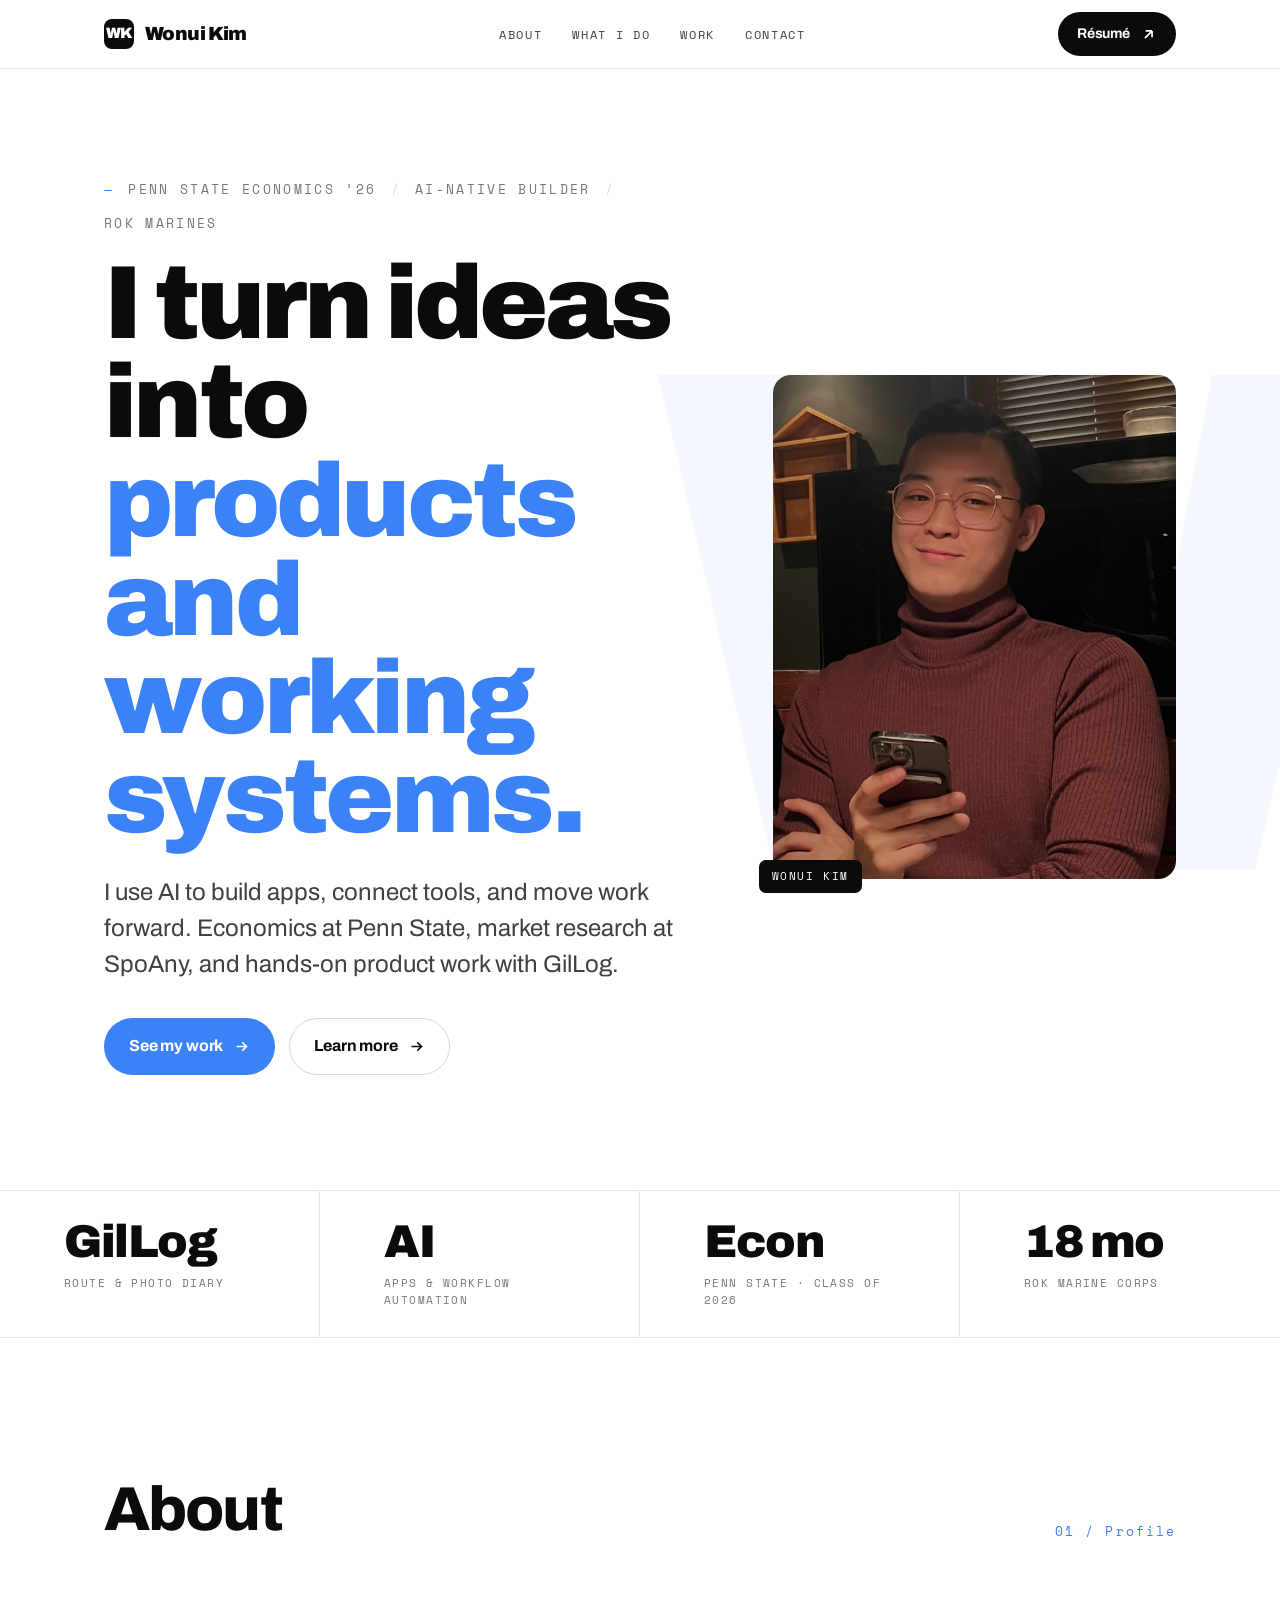
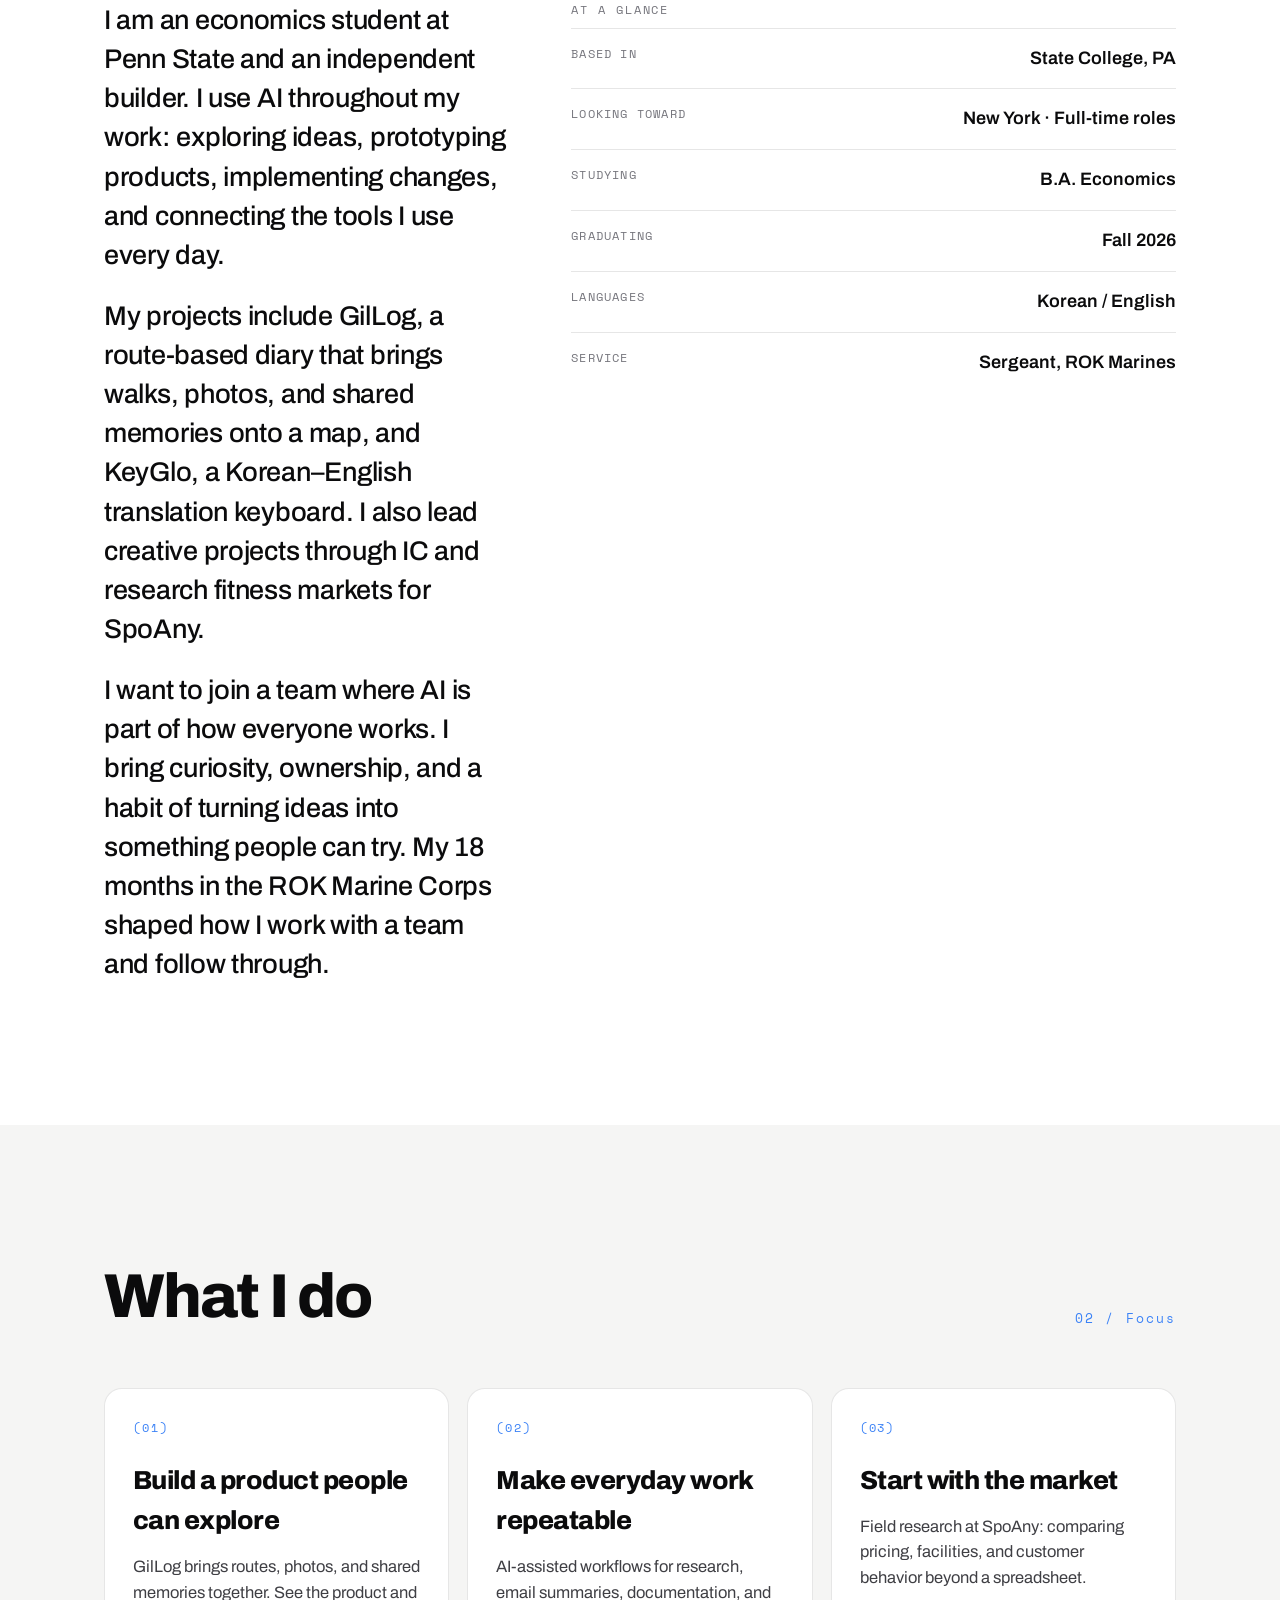
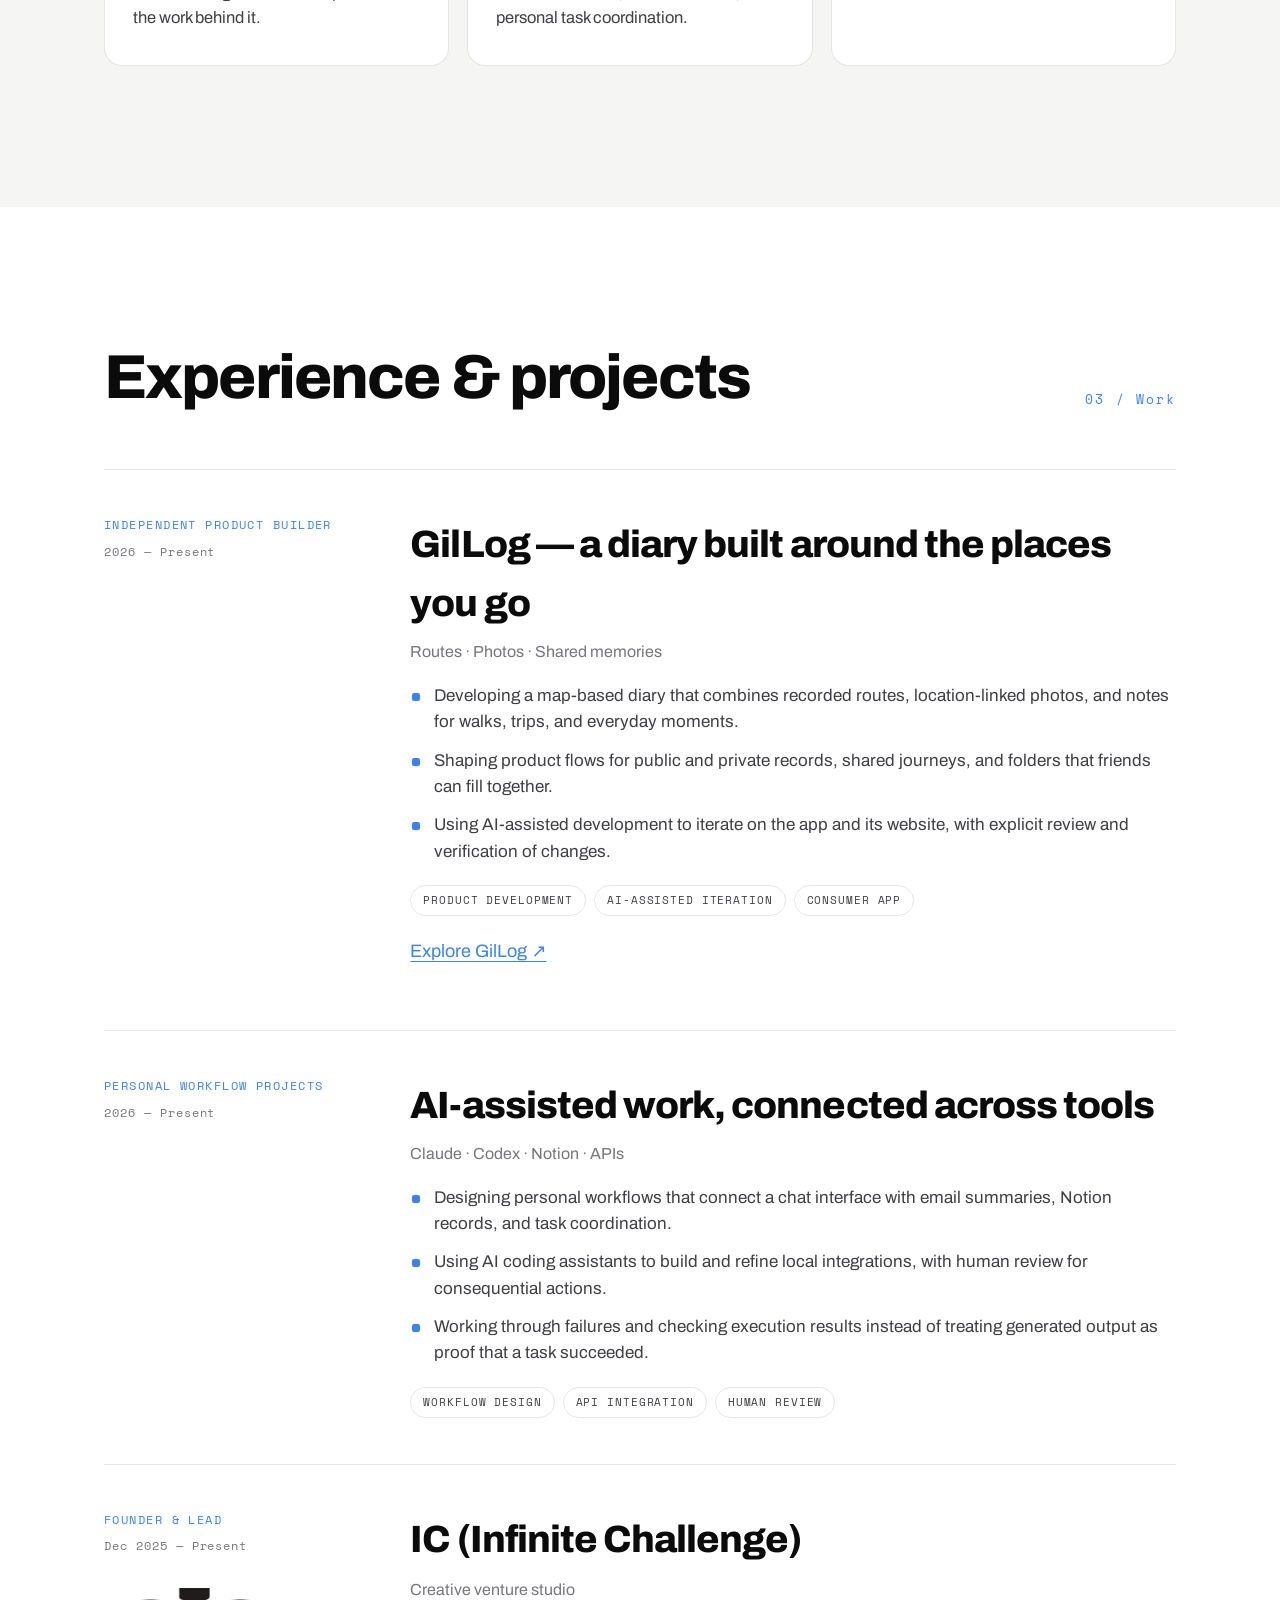
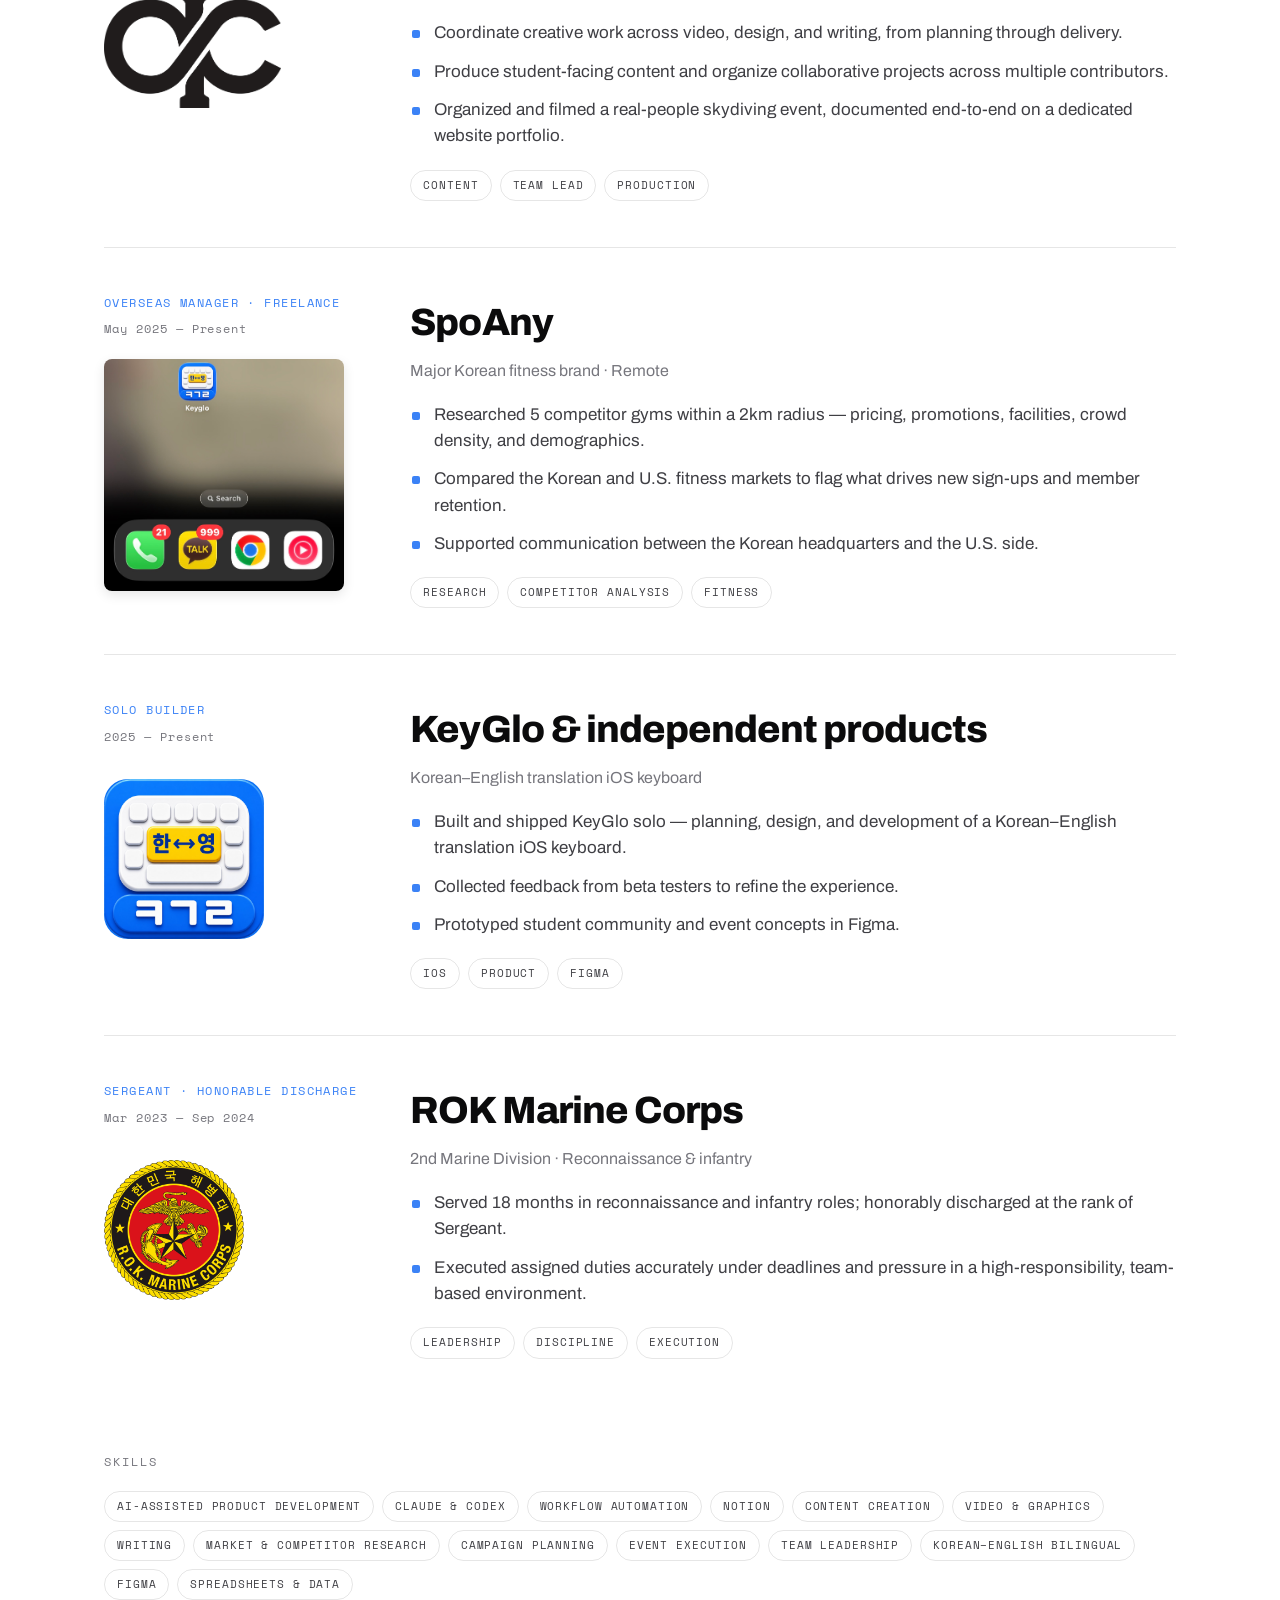
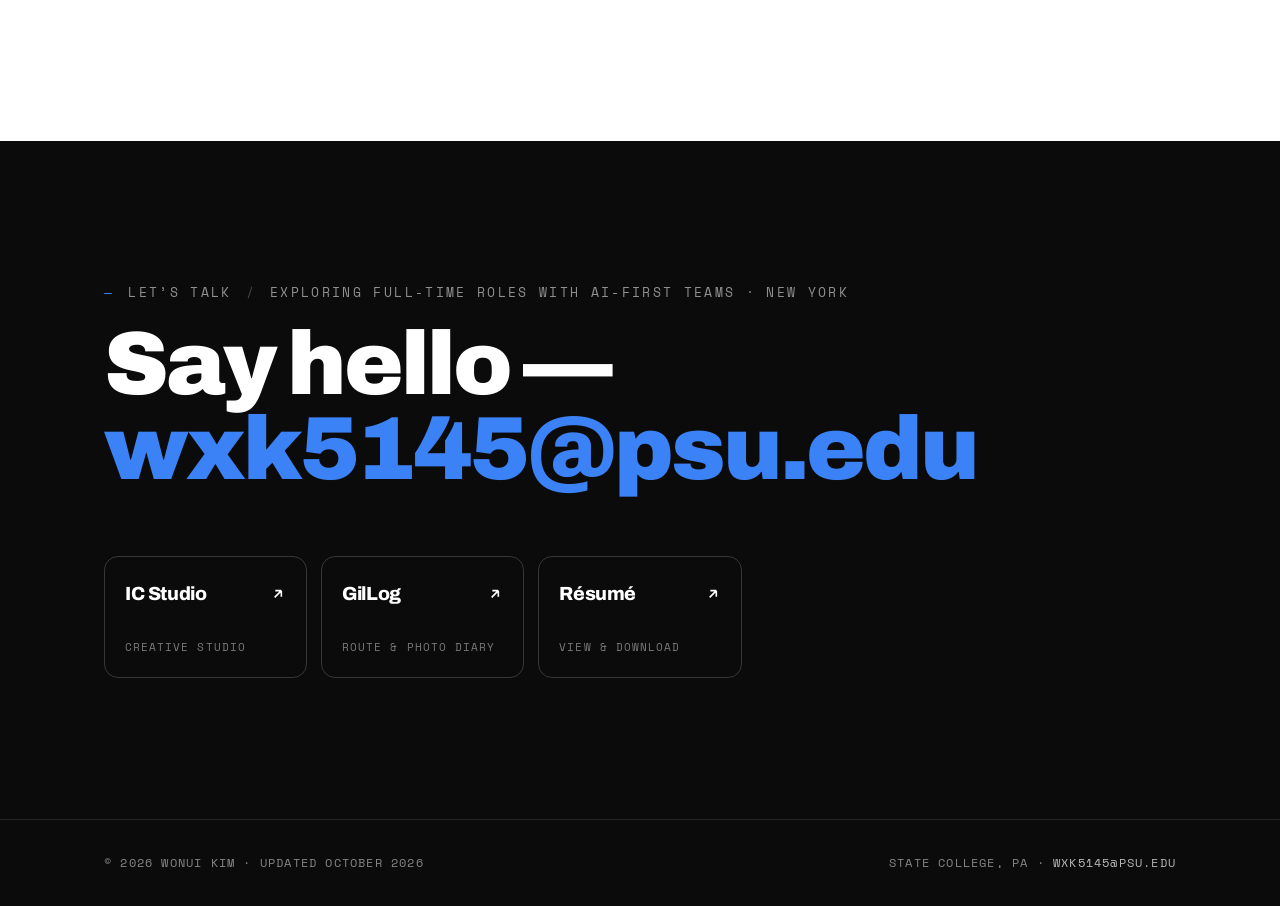
==== commit 13ae024e: "Refresh portfolio and resume with GilLog and AI workflow projects" ====
--- a/index.html
+++ b/index.html
@@ -3,8 +3,8 @@
 <head>
 <meta charset="UTF-8" />
 <meta name="viewport" content="width=device-width, initial-scale=1.0" />
-<title>Wonui Kim — Marketer, Content Builder, Marine Corps Veteran</title>
-<meta name="description" content="Wonui Kim — Economics major at Penn State and ROK Marine Corps veteran. I turn market insight into content, research, and campaigns that ship." />
+<title>Wonui Kim — AI-Native Builder & Economics Student</title>
+<meta name="description" content="Wonui Kim — Penn State economics student building GilLog, independent apps, and AI-assisted workflows. Exploring full-time opportunities with AI-first teams in New York." />
 <link rel="preconnect" href="https://fonts.googleapis.com" />
 <link rel="preconnect" href="https://fonts.gstatic.com" crossorigin />
 <link href="https://fonts.googleapis.com/css2?family=Archivo:wght@400;500;600;700;800;900&family=Space+Mono:wght@400;700&display=swap" rel="stylesheet" />
@@ -16,7 +16,7 @@
     <circle cx="600" cy="200" r="80" fill="#3b82f6" opacity="0.1"/>
     <text x="600" y="420" font-family="Archivo, sans-serif" font-size="72" font-weight="900" text-anchor="middle" fill="#0b0b0c">WK</text>
     <text x="600" y="500" font-family="Archivo, sans-serif" font-size="28" text-anchor="middle" fill="#76767d">Wonui Kim</text>
-    <text x="600" y="560" font-family="Archivo, sans-serif" font-size="20" text-anchor="middle" fill="#999999">I turn market insight into work that ships.</text>
+    <text x="600" y="560" font-family="Archivo, sans-serif" font-size="20" text-anchor="middle" fill="#999999">I turn ideas into products and working systems.</text>
   </svg>
 </template>
 </head>
@@ -39,7 +39,7 @@
     </nav>
     <div class="nav-cta">
       <!-- PLACEHOLDER: paste your résumé PDF link in href -->
-      <a class="btn btn-dark" href="#resumeModal" id="resumeBtn">Résumé
+      <a class="btn btn-dark" href="Wonui_Kim_Resume.html" id="resumeBtn">Résumé
         <svg viewBox="0 0 24 24" fill="none" stroke="currentColor" stroke-width="2.4"><path d="M7 17 17 7M17 7H8M17 7v9"/></svg>
       </a>
       <button class="nav-toggle" id="navToggle" aria-label="Menu"><span></span></button>
@@ -53,10 +53,10 @@
   <div class="container hero-inner">
     <div class="hero-text">
       <p class="eyebrow">
-        <span class="dash">—</span> Economics &rsquo;26 <span class="sep">/</span> Penn State <span class="sep">/</span> ROK Marines <span class="sep">/</span> Entrepreneur <span class="sep">/</span> Product Manager <span class="sep">/</span> Developer
+        <span class="dash">—</span> Penn State Economics &rsquo;26 <span class="sep">/</span> AI-Native Builder <span class="sep">/</span> ROK Marines
       </p>
-      <h1 class="display hero-display">I turn market insight into <span class="blue">work that ships.</span></h1>
-      <p class="lede hero-sub">Economics major and Marine Corps veteran — content, market research, and campaigns I actually finish.</p>
+      <h1 class="display hero-display">I turn ideas into <span class="blue">products and working systems.</span></h1>
+      <p class="lede hero-sub">I use AI to build apps, connect tools, and move work forward. Economics at Penn State, market research at SpoAny, and hands-on product work with GilLog.</p>
       <div class="hero-actions">
         <a class="btn btn-primary" href="#work">See my work
           <svg viewBox="0 0 24 24" fill="none" stroke="currentColor" stroke-width="2.4"><path d="M5 12h14M13 6l6 6-6 6"/></svg>
@@ -67,17 +67,17 @@
       </div>
     </div>
     <div class="hero-photo">
-      <img src="wonui-headshot.jpeg" alt="Wonui Kim" style="width: 100%; height: 680px; border-radius: 18px; object-fit: cover;" />
+      <img src="wonui-headshot.jpeg" alt="Wonui Kim" class="portrait" />
       <span class="photo-tag">Wonui Kim</span>
     </div>
   </div>
 </section>
 
 <!-- ===================== STATS ===================== -->
-<div class="stats">
-  <div class="stat"><div class="num">~30</div><div class="lbl">People I lead at IC</div></div>
-  <div class="stat"><div class="num">20K+</div><div class="lbl">Total content views</div></div>
-  <div class="stat"><div class="num">48</div><div class="lbl">Months at SpoAny</div></div>
+<div class="stats" aria-label="Areas of experience">
+  <div class="stat"><div class="num">GilLog</div><div class="lbl">Route &amp; photo diary</div></div>
+  <div class="stat"><div class="num">AI</div><div class="lbl">Apps &amp; workflow automation</div></div>
+  <div class="stat"><div class="num">Econ</div><div class="lbl">Penn State · Class of 2026</div></div>
   <div class="stat"><div class="num">18 mo</div><div class="lbl">ROK Marine Corps</div></div>
 </div>
 
@@ -90,14 +90,14 @@
     </div>
     <div class="about-grid">
       <div class="about-body">
-        <p>Born in South Korea, I attended Storm King School in the U.S. during high school and went on to Penn State for my Economics degree. Marketer and content builder who likes the part most people skip — <span class="key">finishing.</span></p>
-        <p>I study Economics at Penn State, lead IC (a ~30-person creative studio making video, design, and writing for Gen Z), and run overseas market research for SpoAny, a major Korean fitness brand. I&rsquo;ve shipped my own iOS app, KeyGlo.</p>
-        <p>Before all that I served 18 months in the ROK Marine Corps as a Sergeant, where I learned to own the details and finish what I start.</p>
+        <p>I am an economics student at Penn State and an independent builder. I use AI throughout my work: exploring ideas, prototyping products, implementing changes, and connecting the tools I use every day.</p>
+        <p>My projects include GilLog, a route-based diary that brings walks, photos, and shared memories onto a map, and KeyGlo, a Korean–English translation keyboard. I also lead creative projects through IC and research fitness markets for SpoAny.</p>
+        <p>I want to join a team where AI is part of how everyone works. I bring curiosity, ownership, and a habit of turning ideas into something people can try. My 18 months in the ROK Marine Corps shaped how I work with a team and follow through.</p>
       </div>
       <aside class="about-side">
         <span class="mono-label">At a glance</span>
         <dl>
-          <div class="row"><dt>Based in</dt><dd>State College, PA</dd></div>
+          <div class="row"><dt>Based in</dt><dd>State College, PA</dd></div><div class="row"><dt>Looking toward</dt><dd>New York · Full-time roles</dd></div>
           <div class="row"><dt>Studying</dt><dd>B.A. Economics</dd></div>
           <div class="row"><dt>Graduating</dt><dd>Fall 2026</dd></div>
           <div class="row"><dt>Languages</dt><dd>Korean / English</dd></div>
@@ -116,21 +116,9 @@
       <span class="idx">02 / Focus</span>
     </div>
     <div class="cards">
-      <a href="writing/post1.html" class="card">
-        <span class="num">(01)</span>
-        <h3>I Built a Full App Alone — Here's What I Actually Learned</h3>
-        <p>Building KeyGlo from scratch taught me more about product and shipping than any course.</p>
-      </a>
-      <a href="writing/post2.html" class="card">
-        <span class="num">(02)</span>
-        <h3>I Went Undercover at a Gym Chain. Here's What the Data Missed.</h3>
-        <p>Statistics tell you what's happening, but not why. Here's what I learned going undercover at SpoAny.</p>
-      </a>
-      <a href="writing/post4.html" class="card">
-        <span class="num">(03)</span>
-        <h3>I Built IC Because No One Built It for Me</h3>
-        <p>What New York taught me about failure, resilience, and why I started Infinite Challenge.</p>
-      </a>
+      <a href="#gillog" class="card"><span class="num">(01)</span><h3>Build a product people can explore</h3><p>GilLog brings routes, photos, and shared memories together. See the product and the work behind it.</p></a>
+      <a href="#ai-workflows" class="card"><span class="num">(02)</span><h3>Make everyday work repeatable</h3><p>AI-assisted workflows for research, email summaries, documentation, and personal task coordination.</p></a>
+      <a href="writing/post2.html" class="card"><span class="num">(03)</span><h3>Start with the market</h3><p>Field research at SpoAny: comparing pricing, facilities, and customer behavior beyond a spreadsheet.</p></a>
     </div>
   </div>
 </section>
@@ -143,6 +131,22 @@
       <span class="idx">03 / Work</span>
     </div>
 
+    <div class="exp-item" id="gillog">
+      <div class="exp-meta"><div class="role">Independent Product Builder</div><div class="date">2026 — Present</div></div>
+      <div class="exp-body"><h3>GilLog — a diary built around the places you go</h3><p class="org-sub">Routes · Photos · Shared memories</p>
+        <ul><li>Developing a map-based diary that combines recorded routes, location-linked photos, and notes for walks, trips, and everyday moments.</li><li>Shaping product flows for public and private records, shared journeys, and folders that friends can fill together.</li><li>Using AI-assisted development to iterate on the app and its website, with explicit review and verification of changes.</li></ul>
+        <div class="exp-tags"><span class="tag">Product development</span><span class="tag">AI-assisted iteration</span><span class="tag">Consumer app</span></div>
+        <p class="project-links"><a href="https://gillog.com" target="_blank" rel="noopener">Explore GilLog ↗</a></p>
+      </div>
+    </div>
+    <div class="exp-item" id="ai-workflows">
+      <div class="exp-meta"><div class="role">Personal Workflow Projects</div><div class="date">2026 — Present</div></div>
+      <div class="exp-body"><h3>AI-assisted work, connected across tools</h3><p class="org-sub">Claude · Codex · Notion · APIs</p>
+        <ul><li>Designing personal workflows that connect a chat interface with email summaries, Notion records, and task coordination.</li><li>Using AI coding assistants to build and refine local integrations, with human review for consequential actions.</li><li>Working through failures and checking execution results instead of treating generated output as proof that a task succeeded.</li></ul>
+        <div class="exp-tags"><span class="tag">Workflow design</span><span class="tag">API integration</span><span class="tag">Human review</span></div>
+      </div>
+    </div>
+
     <div class="exp-item">
       <div class="exp-meta">
         <div class="role">Founder &amp; Lead</div>
@@ -153,10 +157,10 @@
         <div style="display: flex; align-items: center; gap: 16px; margin-bottom: 8px;">
           <h3 style="margin: 0;">IC (Infinite Challenge)</h3>
         </div>
-        <p class="org-sub">Creative venture studio · ~30 people</p>
+        <p class="org-sub">Creative venture studio</p>
         <ul>
-          <li>Lead about 30 people across video, design, and writing, growing IC from a project crew into a formal studio.</li>
-          <li>Finished 20+ challenges and 5 projects, reaching 20,000+ total views and 300+ Instagram followers.</li>
+          <li>Coordinate creative work across video, design, and writing, from planning through delivery.</li>
+          <li>Produce student-facing content and organize collaborative projects across multiple contributors.</li>
           <li>Organized and filmed a real-people skydiving event, documented end-to-end on a dedicated website portfolio.</li>
         </ul>
         <div class="exp-tags"><span class="tag">Content</span><span class="tag">Team Lead</span><span class="tag">Production</span></div>
@@ -192,7 +196,7 @@
         <p class="org-sub">Korean–English translation iOS keyboard</p>
         <ul>
           <li>Built and shipped KeyGlo solo — planning, design, and development of a Korean–English translation iOS keyboard.</li>
-          <li>Iterating with 7 beta testers to refine the experience.</li>
+          <li>Collected feedback from beta testers to refine the experience.</li>
           <li>Prototyped student community and event concepts in Figma.</li>
         </ul>
         <div class="exp-tags"><span class="tag">iOS</span><span class="tag">Product</span><span class="tag">Figma</span></div>
@@ -220,7 +224,7 @@
     <div style="margin-top:48px;">
       <span class="mono-label" style="display:block;margin-bottom:16px;">Skills</span>
       <div class="exp-tags">
-        <span class="tag">Content creation</span>
+        <span class="tag">AI-assisted product development</span><span class="tag">Claude &amp; Codex</span><span class="tag">Workflow automation</span><span class="tag">Notion</span><span class="tag">Content creation</span>
         <span class="tag">Video &amp; graphics</span>
         <span class="tag">Writing</span>
         <span class="tag">Market &amp; competitor research</span>
@@ -238,7 +242,7 @@
 <!-- ===================== CONTACT ===================== -->
 <section class="contact section-pad" id="contact">
   <div class="container">
-    <p class="eyebrow"><span class="dash" style="color:var(--blue)">—</span> Let&rsquo;s talk <span class="sep">/</span> Open to internships &amp; collaboration</p>
+    <p class="eyebrow"><span class="dash" style="color:var(--blue)">—</span> Let&rsquo;s talk <span class="sep">/</span> Exploring full-time roles with AI-first teams · New York</p>
     <h2 class="display contact-display">Say hello —<br /><a href="mailto:wxk5145@psu.edu">wxk5145@psu.edu</a></h2>
 
     <!-- PLACEHOLDERS: paste each real URL into the href. Labels stay as-is. -->
@@ -249,13 +253,13 @@
         </span>
         <span class="lb-hint">Creative studio</span>
       </a>
-      <a class="link-btn" href="https://www.instagram.com/7_24ui/" target="_blank" rel="noopener">
-        <span class="lb-name">Instagram
+      <a class="link-btn" href="https://gillog.com" target="_blank" rel="noopener">
+        <span class="lb-name">GilLog
           <svg viewBox="0 0 24 24" width="16" height="16" fill="none" stroke="currentColor" stroke-width="2.4"><path d="M7 17 17 7M17 7H8M17 7v9"/></svg>
         </span>
-        <span class="lb-hint">@7_24ui</span>
+        <span class="lb-hint">Route &amp; photo diary</span>
       </a>
-      <a class="link-btn" href="#resumeModal" id="resumeContactBtn">
+      <a class="link-btn" href="Wonui_Kim_Resume.html" id="resumeContactBtn">
         <span class="lb-name">Résumé
           <svg viewBox="0 0 24 24" width="16" height="16" fill="none" stroke="currentColor" stroke-width="2.4"><path d="M7 17 17 7M17 7H8M17 7v9"/></svg>
         </span>
@@ -268,13 +272,13 @@
 <!-- ===================== FOOTER ===================== -->
 <footer class="footer">
   <div class="container footer-inner">
-    <span>© 2026 Wonui Kim</span>
+    <span>© 2026 Wonui Kim · Updated October 2026</span>
     <span>State College, PA · <a href="mailto:wxk5145@psu.edu">wxk5145@psu.edu</a></span>
   </div>
 </footer>
 
 <!-- ===================== RESUME MODAL ===================== -->
-<div class="resume-modal" id="resumeModal">
+<div class="resume-modal" id="resumeModal" role="dialog" aria-modal="true" aria-label="Résumé" aria-hidden="true">
   <div class="modal-overlay" id="modalOverlay"></div>
   <div class="modal-content">
     <div class="modal-header">
@@ -290,7 +294,7 @@
       </div>
     </div>
     <div class="modal-body">
-      <iframe src="Wonui_Kim_Resume.pdf" title="Wonui Kim Resume"></iframe>
+      <iframe src="Wonui_Kim_Resume.html" title="Wonui Kim Resume"></iframe>
     </div>
   </div>
 </div>
@@ -310,9 +314,13 @@
   const modalClose = document.getElementById('modalClose');
   const modalOverlay = document.getElementById('modalOverlay');
 
+  let resumeTrigger = resumeBtn;
   const openModal = (e) => {
     e.preventDefault();
+    resumeTrigger = e.currentTarget;
     resumeModal.classList.add('open');
+    resumeModal.setAttribute('aria-hidden', 'false');
+    modalClose.focus();
     document.body.style.overflow = 'hidden';
   };
 
@@ -321,6 +329,8 @@
 
   const closeModal = () => {
     resumeModal.classList.remove('open');
+    resumeModal.setAttribute('aria-hidden', 'true');
+    resumeTrigger.focus();
     document.body.style.overflow = '';
   };
 
--- a/styles.css
+++ b/styles.css
@@ -846,3 +846,11 @@
   align-items: center;
 }
 .article-foot .byline { font-family: var(--font-mono); font-size: 12px; letter-spacing: 0.1em; text-transform: uppercase; color: var(--muted); }
+
+/* October 2026 portfolio refresh */
+.portrait { width:100%; height:auto; aspect-ratio:4/5; border-radius:18px; object-fit:cover; }
+.project-links { margin-top:22px; }
+.project-links a { color:var(--blue); text-decoration:underline; text-underline-offset:4px; }
+.exp-item[id] { scroll-margin-top:100px; }
+.hero-sub { max-width:58ch; }
+@media (max-width:480px) { .stats .num { font-size:30px; } .stat { padding:22px 18px; } }
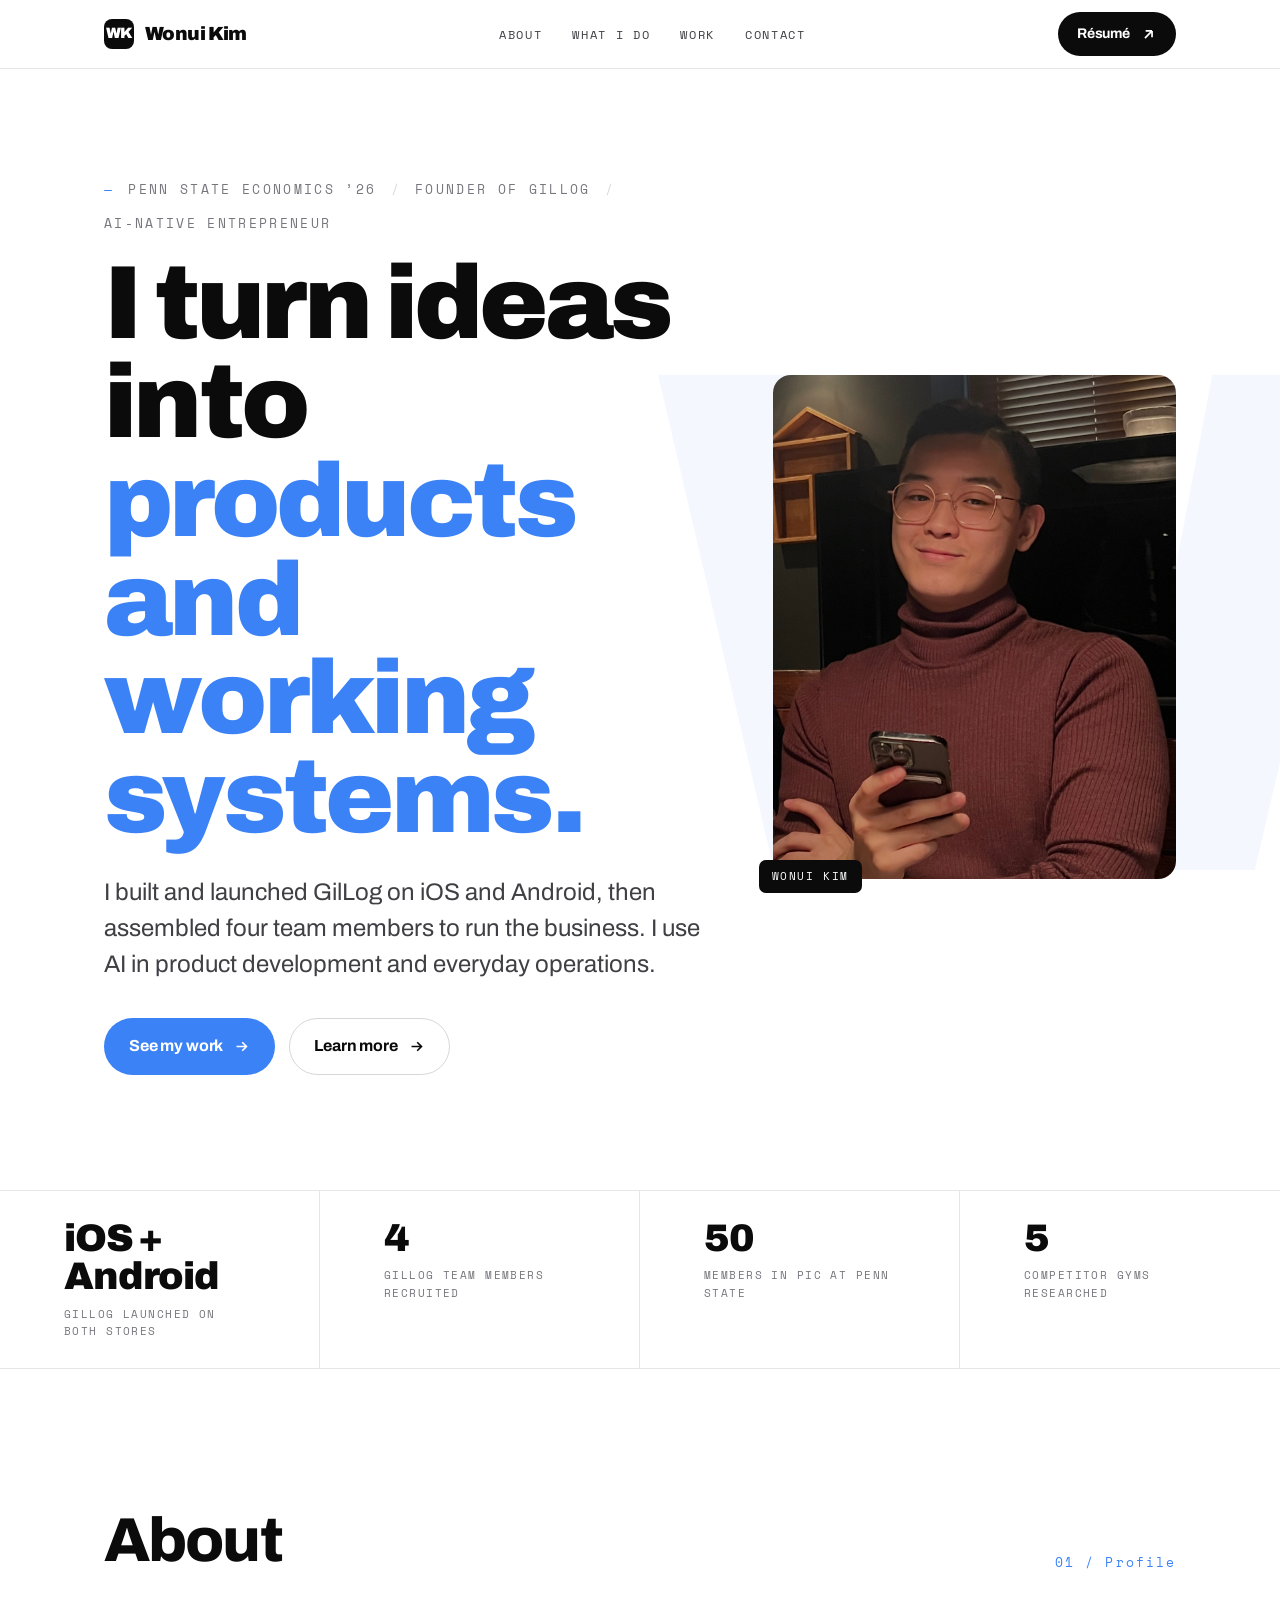
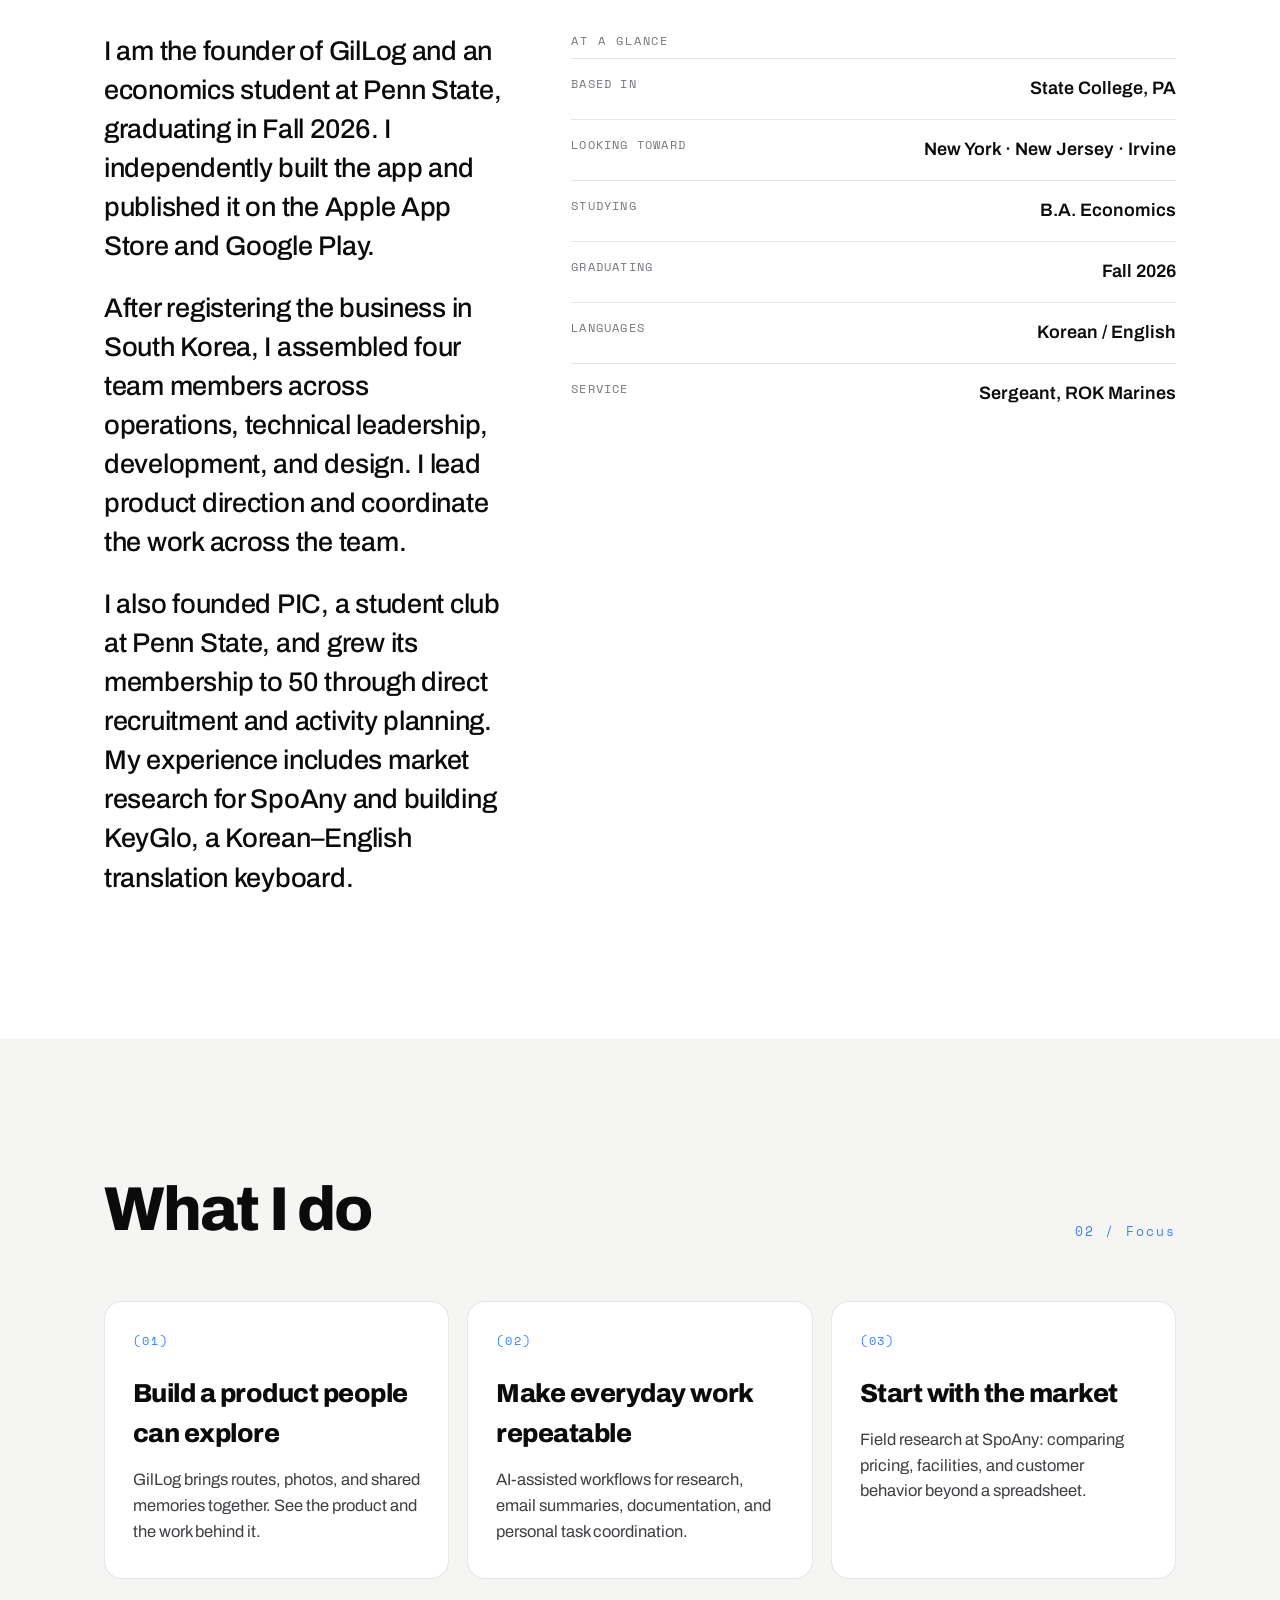
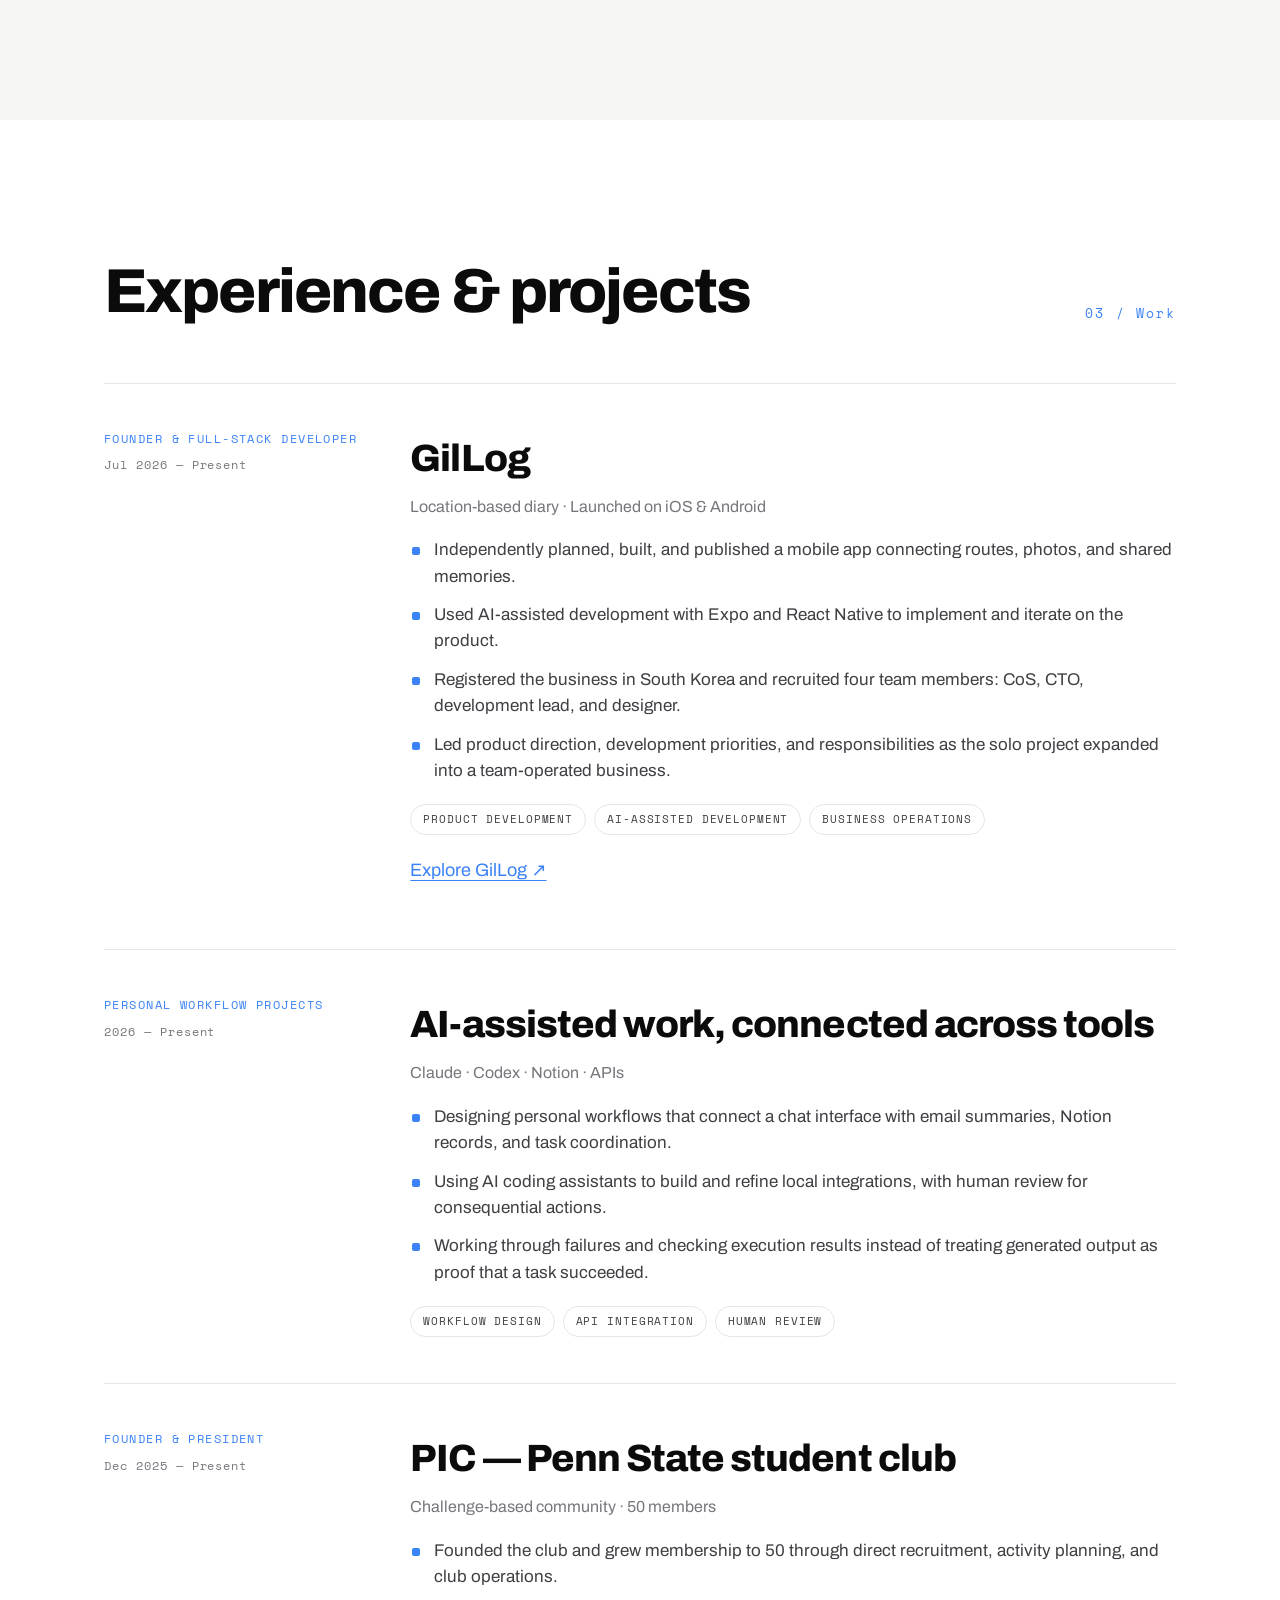
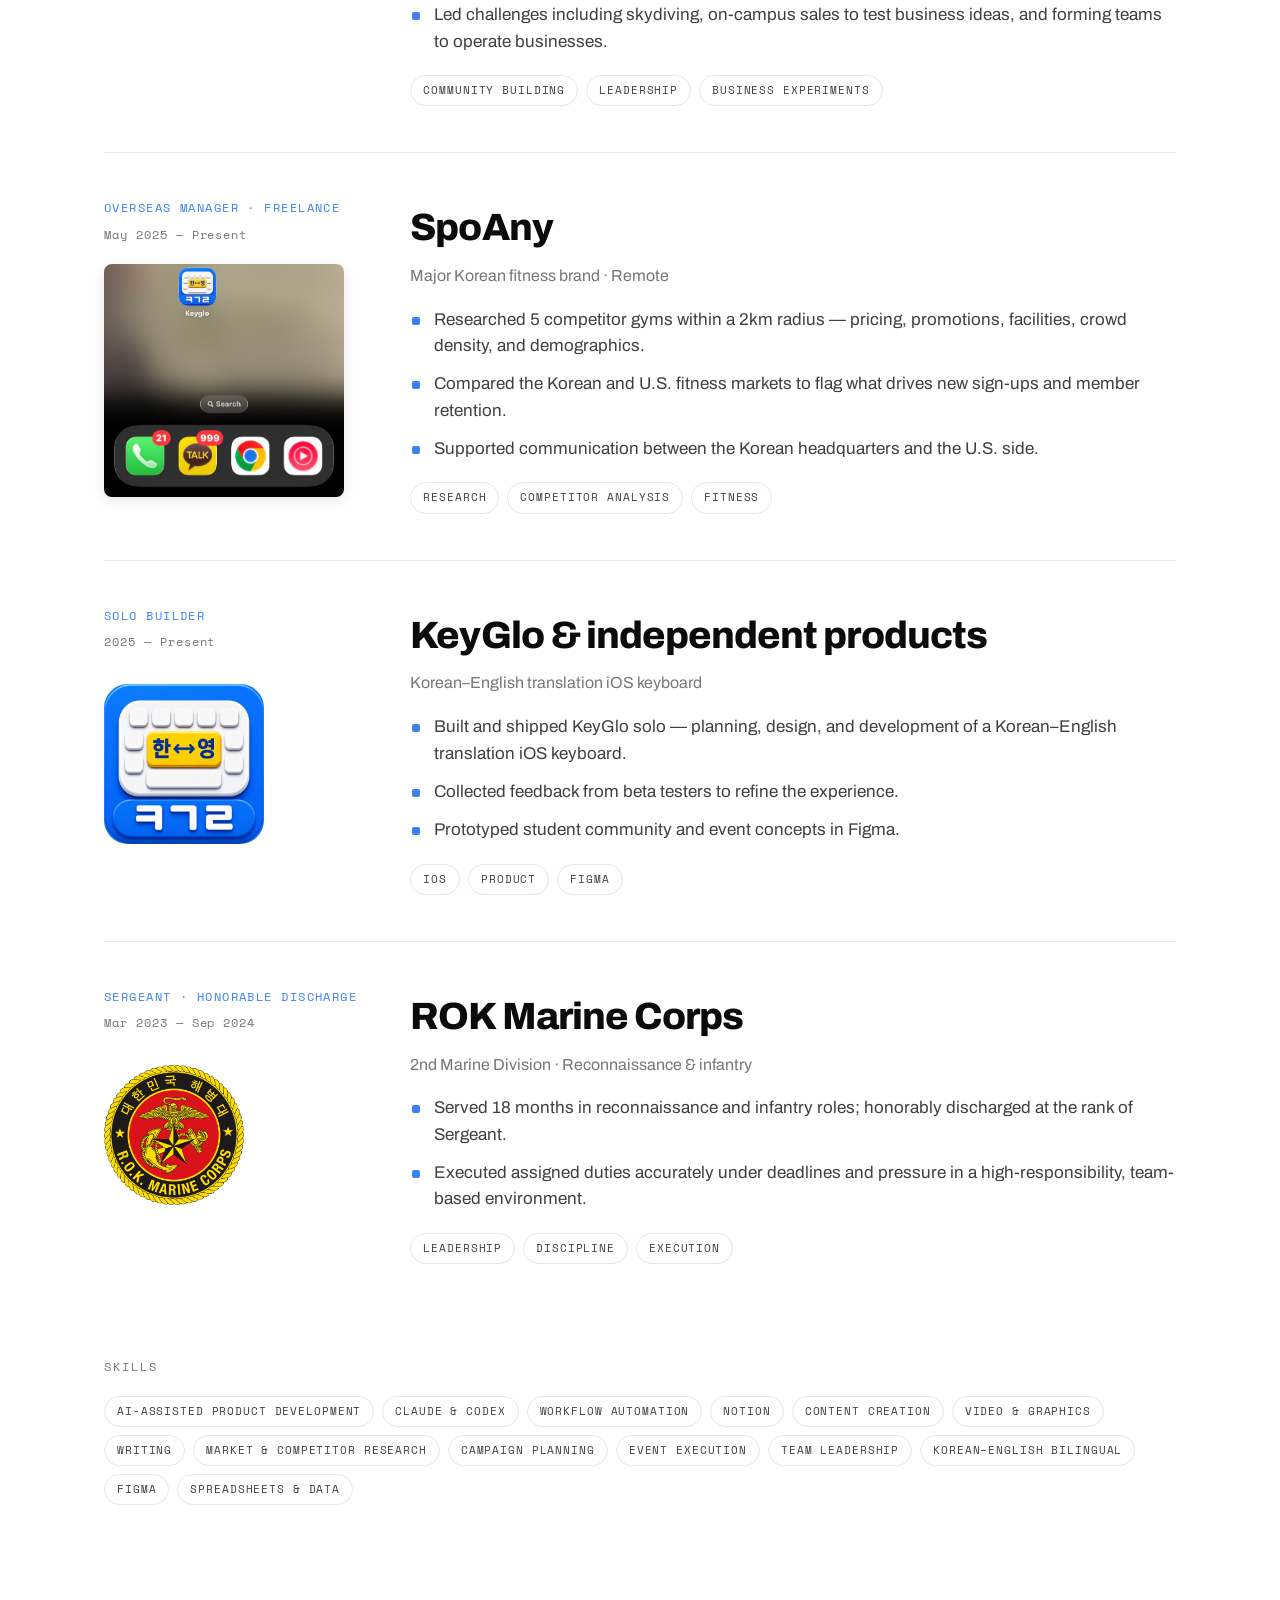
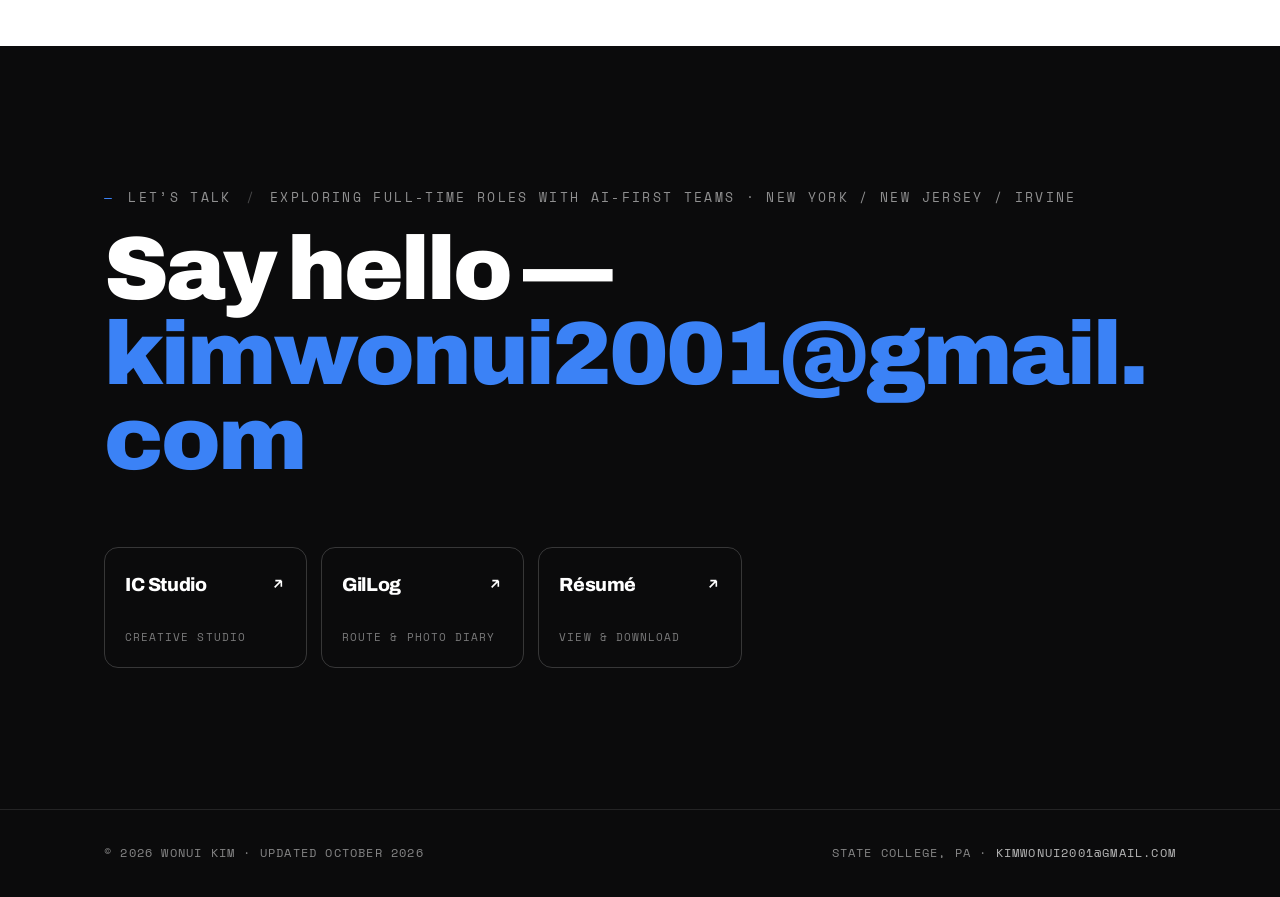
==== commit b79fa431: "Refresh GilLog and PIC achievements with bilingual resumes" ====
--- a/index.html
+++ b/index.html
@@ -3,8 +3,8 @@
 <head>
 <meta charset="UTF-8" />
 <meta name="viewport" content="width=device-width, initial-scale=1.0" />
-<title>Wonui Kim — AI-Native Builder & Economics Student</title>
-<meta name="description" content="Wonui Kim — Penn State economics student building GilLog, independent apps, and AI-assisted workflows. Exploring full-time opportunities with AI-first teams in New York." />
+<title>Wonui Kim — Founder of GilLog | AI-Native Entrepreneur</title>
+<meta name="description" content="Wonui Kim — Founder of GilLog, launched on iOS and Android. Penn State economics student with product development, market research, and 50-member student club leadership experience." />
 <link rel="preconnect" href="https://fonts.googleapis.com" />
 <link rel="preconnect" href="https://fonts.gstatic.com" crossorigin />
 <link href="https://fonts.googleapis.com/css2?family=Archivo:wght@400;500;600;700;800;900&family=Space+Mono:wght@400;700&display=swap" rel="stylesheet" />
@@ -53,10 +53,10 @@
   <div class="container hero-inner">
     <div class="hero-text">
       <p class="eyebrow">
-        <span class="dash">—</span> Penn State Economics &rsquo;26 <span class="sep">/</span> AI-Native Builder <span class="sep">/</span> ROK Marines
+        <span class="dash">—</span> Penn State Economics &rsquo;26 <span class="sep">/</span> Founder of GilLog <span class="sep">/</span> AI-Native Entrepreneur
       </p>
       <h1 class="display hero-display">I turn ideas into <span class="blue">products and working systems.</span></h1>
-      <p class="lede hero-sub">I use AI to build apps, connect tools, and move work forward. Economics at Penn State, market research at SpoAny, and hands-on product work with GilLog.</p>
+      <p class="lede hero-sub">I built and launched GilLog on iOS and Android, then assembled four team members to run the business. I use AI in product development and everyday operations.</p>
       <div class="hero-actions">
         <a class="btn btn-primary" href="#work">See my work
           <svg viewBox="0 0 24 24" fill="none" stroke="currentColor" stroke-width="2.4"><path d="M5 12h14M13 6l6 6-6 6"/></svg>
@@ -74,11 +74,11 @@
 </section>
 
 <!-- ===================== STATS ===================== -->
-<div class="stats" aria-label="Areas of experience">
-  <div class="stat"><div class="num">GilLog</div><div class="lbl">Route &amp; photo diary</div></div>
-  <div class="stat"><div class="num">AI</div><div class="lbl">Apps &amp; workflow automation</div></div>
-  <div class="stat"><div class="num">Econ</div><div class="lbl">Penn State · Class of 2026</div></div>
-  <div class="stat"><div class="num">18 mo</div><div class="lbl">ROK Marine Corps</div></div>
+<div class="stats" aria-label="Selected experience">
+<div class="stat"><div class="num">iOS + Android</div><div class="lbl">GilLog launched on both stores</div></div>
+<div class="stat"><div class="num">4</div><div class="lbl">GilLog team members recruited</div></div>
+<div class="stat"><div class="num">50</div><div class="lbl">Members in PIC at Penn State</div></div>
+<div class="stat"><div class="num">5</div><div class="lbl">Competitor gyms researched</div></div>
 </div>
 
 <!-- ===================== ABOUT ===================== -->
@@ -90,14 +90,14 @@
     </div>
     <div class="about-grid">
       <div class="about-body">
-        <p>I am an economics student at Penn State and an independent builder. I use AI throughout my work: exploring ideas, prototyping products, implementing changes, and connecting the tools I use every day.</p>
-        <p>My projects include GilLog, a route-based diary that brings walks, photos, and shared memories onto a map, and KeyGlo, a Korean–English translation keyboard. I also lead creative projects through IC and research fitness markets for SpoAny.</p>
-        <p>I want to join a team where AI is part of how everyone works. I bring curiosity, ownership, and a habit of turning ideas into something people can try. My 18 months in the ROK Marine Corps shaped how I work with a team and follow through.</p>
-      </div>
-      <aside class="about-side">
+<p>I am the founder of GilLog and an economics student at Penn State, graduating in Fall 2026. I independently built the app and published it on the Apple App Store and Google Play.</p>
+<p>After registering the business in South Korea, I assembled four team members across operations, technical leadership, development, and design. I lead product direction and coordinate the work across the team.</p>
+<p>I also founded PIC, a student club at Penn State, and grew its membership to 50 through direct recruitment and activity planning. My experience includes market research for SpoAny and building KeyGlo, a Korean–English translation keyboard.</p>
+</div>
+<aside class="about-side">
         <span class="mono-label">At a glance</span>
         <dl>
-          <div class="row"><dt>Based in</dt><dd>State College, PA</dd></div><div class="row"><dt>Looking toward</dt><dd>New York · Full-time roles</dd></div>
+          <div class="row"><dt>Based in</dt><dd>State College, PA</dd></div><div class="row"><dt>Looking toward</dt><dd>New York · New Jersey · Irvine</dd></div>
           <div class="row"><dt>Studying</dt><dd>B.A. Economics</dd></div>
           <div class="row"><dt>Graduating</dt><dd>Fall 2026</dd></div>
           <div class="row"><dt>Languages</dt><dd>Korean / English</dd></div>
@@ -132,14 +132,12 @@
     </div>
 
     <div class="exp-item" id="gillog">
-      <div class="exp-meta"><div class="role">Independent Product Builder</div><div class="date">2026 — Present</div></div>
-      <div class="exp-body"><h3>GilLog — a diary built around the places you go</h3><p class="org-sub">Routes · Photos · Shared memories</p>
-        <ul><li>Developing a map-based diary that combines recorded routes, location-linked photos, and notes for walks, trips, and everyday moments.</li><li>Shaping product flows for public and private records, shared journeys, and folders that friends can fill together.</li><li>Using AI-assisted development to iterate on the app and its website, with explicit review and verification of changes.</li></ul>
-        <div class="exp-tags"><span class="tag">Product development</span><span class="tag">AI-assisted iteration</span><span class="tag">Consumer app</span></div>
-        <p class="project-links"><a href="https://gillog.com" target="_blank" rel="noopener">Explore GilLog ↗</a></p>
-      </div>
-    </div>
-    <div class="exp-item" id="ai-workflows">
+<div class="exp-meta"><div class="role">Founder &amp; Full-Stack Developer</div><div class="date">Jul 2026 — Present</div></div>
+<div class="exp-body"><h3>GilLog</h3><p class="org-sub">Location-based diary · Launched on iOS &amp; Android</p>
+<ul><li>Independently planned, built, and published a mobile app connecting routes, photos, and shared memories.</li><li>Used AI-assisted development with Expo and React Native to implement and iterate on the product.</li><li>Registered the business in South Korea and recruited four team members: CoS, CTO, development lead, and designer.</li><li>Led product direction, development priorities, and responsibilities as the solo project expanded into a team-operated business.</li></ul>
+<div class="exp-tags"><span class="tag">Product development</span><span class="tag">AI-assisted development</span><span class="tag">Business operations</span></div>
+<p class="project-links"><a href="https://gillog.com" target="_blank" rel="noopener">Explore GilLog ↗</a></p></div></div>
+<div class="exp-item" id="ai-workflows">
       <div class="exp-meta"><div class="role">Personal Workflow Projects</div><div class="date">2026 — Present</div></div>
       <div class="exp-body"><h3>AI-assisted work, connected across tools</h3><p class="org-sub">Claude · Codex · Notion · APIs</p>
         <ul><li>Designing personal workflows that connect a chat interface with email summaries, Notion records, and task coordination.</li><li>Using AI coding assistants to build and refine local integrations, with human review for consequential actions.</li><li>Working through failures and checking execution results instead of treating generated output as proof that a task succeeded.</li></ul>
@@ -147,26 +145,11 @@
       </div>
     </div>
 
-    <div class="exp-item">
-      <div class="exp-meta">
-        <div class="role">Founder &amp; Lead</div>
-        <div class="date">Dec 2025 — Present</div>
-        <img src="ic-logo.png" alt="IC Logo" style="height: 120px; width: auto; margin-top: 32px; opacity: 0.9;" />
-      </div>
-      <div class="exp-body">
-        <div style="display: flex; align-items: center; gap: 16px; margin-bottom: 8px;">
-          <h3 style="margin: 0;">IC (Infinite Challenge)</h3>
-        </div>
-        <p class="org-sub">Creative venture studio</p>
-        <ul>
-          <li>Coordinate creative work across video, design, and writing, from planning through delivery.</li>
-          <li>Produce student-facing content and organize collaborative projects across multiple contributors.</li>
-          <li>Organized and filmed a real-people skydiving event, documented end-to-end on a dedicated website portfolio.</li>
-        </ul>
-        <div class="exp-tags"><span class="tag">Content</span><span class="tag">Team Lead</span><span class="tag">Production</span></div>
-      </div>
-    </div>
-
+    <div class="exp-item" id="pic">
+<div class="exp-meta"><div class="role">Founder &amp; President</div><div class="date">Dec 2025 — Present</div></div>
+<div class="exp-body"><h3>PIC — Penn State student club</h3><p class="org-sub">Challenge-based community · 50 members</p>
+<ul><li>Founded the club and grew membership to 50 through direct recruitment, activity planning, and club operations.</li><li>Led challenges including skydiving, on-campus sales to test business ideas, and forming teams to operate businesses.</li></ul>
+<div class="exp-tags"><span class="tag">Community building</span><span class="tag">Leadership</span><span class="tag">Business experiments</span></div></div></div>
     <div class="exp-item">
       <div class="exp-meta">
         <div class="role">Overseas Manager · Freelance</div>
@@ -242,8 +225,8 @@
 <!-- ===================== CONTACT ===================== -->
 <section class="contact section-pad" id="contact">
   <div class="container">
-    <p class="eyebrow"><span class="dash" style="color:var(--blue)">—</span> Let&rsquo;s talk <span class="sep">/</span> Exploring full-time roles with AI-first teams · New York</p>
-    <h2 class="display contact-display">Say hello —<br /><a href="mailto:wxk5145@psu.edu">wxk5145@psu.edu</a></h2>
+    <p class="eyebrow"><span class="dash" style="color:var(--blue)">—</span> Let&rsquo;s talk <span class="sep">/</span> Exploring full-time roles with AI-first teams · New York / New Jersey / Irvine</p>
+    <h2 class="display contact-display">Say hello —<br /><a href="mailto:kimwonui2001@gmail.com">kimwonui2001@gmail.com</a></h2>
 
     <!-- PLACEHOLDERS: paste each real URL into the href. Labels stay as-is. -->
     <div class="links-grid">
@@ -273,7 +256,7 @@
 <footer class="footer">
   <div class="container footer-inner">
     <span>© 2026 Wonui Kim · Updated October 2026</span>
-    <span>State College, PA · <a href="mailto:wxk5145@psu.edu">wxk5145@psu.edu</a></span>
+    <span>State College, PA · <a href="mailto:kimwonui2001@gmail.com">kimwonui2001@gmail.com</a></span>
   </div>
 </footer>
 
@@ -284,7 +267,7 @@
     <div class="modal-header">
       <h3>Résumé</h3>
       <div style="display: flex; gap: 12px; align-items: center;">
-        <a href="Wonui_Kim_Resume.pdf" download="Wonui_Kim_Resume.pdf" class="btn btn-primary" style="margin: 0; padding: 10px 16px; font-size: 14px;">
+        <a id="resumeDownload" href="Wonui_Kim_Resume.pdf" download="Wonui_Kim_Resume.pdf" class="btn btn-primary" style="margin: 0; padding: 10px 16px; font-size: 14px;">
           Download
           <svg viewBox="0 0 24 24" width="14" height="14" fill="none" stroke="currentColor" stroke-width="2.4"><path d="M21 15v4a2 2 0 0 1-2 2H5a2 2 0 0 1-2-2v-4M7 10l5 5 5-5M12 15V3"/></svg>
         </a>
@@ -293,8 +276,9 @@
         </button>
       </div>
     </div>
+    <div class="resume-language"><label for="resumeLanguage">Résumé language</label><select id="resumeLanguage"><option value="en">English · US</option><option value="ko">한국어 · 한국</option></select></div>
     <div class="modal-body">
-      <iframe src="Wonui_Kim_Resume.html" title="Wonui Kim Resume"></iframe>
+      <iframe id="resumePreview" src="Wonui_Kim_Resume.pdf" title="Wonui Kim — English résumé"></iframe>
     </div>
   </div>
 </div>
@@ -314,6 +298,14 @@
   const modalClose = document.getElementById('modalClose');
   const modalOverlay = document.getElementById('modalOverlay');
 
+  const resumeFiles = {en: ['Wonui_Kim_Resume.pdf', 'Wonui Kim — English résumé'], ko: ['Kim_Wonui_Resume_KR.pdf', '김원의 — 한국어 이력서']};
+  document.getElementById('resumeLanguage').addEventListener('change', (event) => {
+    const [file, title] = resumeFiles[event.target.value];
+    const preview = document.getElementById('resumePreview');
+    preview.src = file; preview.title = title;
+    const download = document.getElementById('resumeDownload');
+    download.href = file; download.download = file;
+  });
   let resumeTrigger = resumeBtn;
   const openModal = (e) => {
     e.preventDefault();
--- a/styles.css
+++ b/styles.css
@@ -854,3 +854,7 @@
 .exp-item[id] { scroll-margin-top:100px; }
 .hero-sub { max-width:58ch; }
 @media (max-width:480px) { .stats .num { font-size:30px; } .stat { padding:22px 18px; } }
+
+.resume-language { display:flex; align-items:center; gap:12px; padding:10px 20px; flex-wrap:wrap; }
+.resume-language select { padding:8px; font:inherit; }
+.stats .num { font-size:clamp(22px,3vw,44px); }
